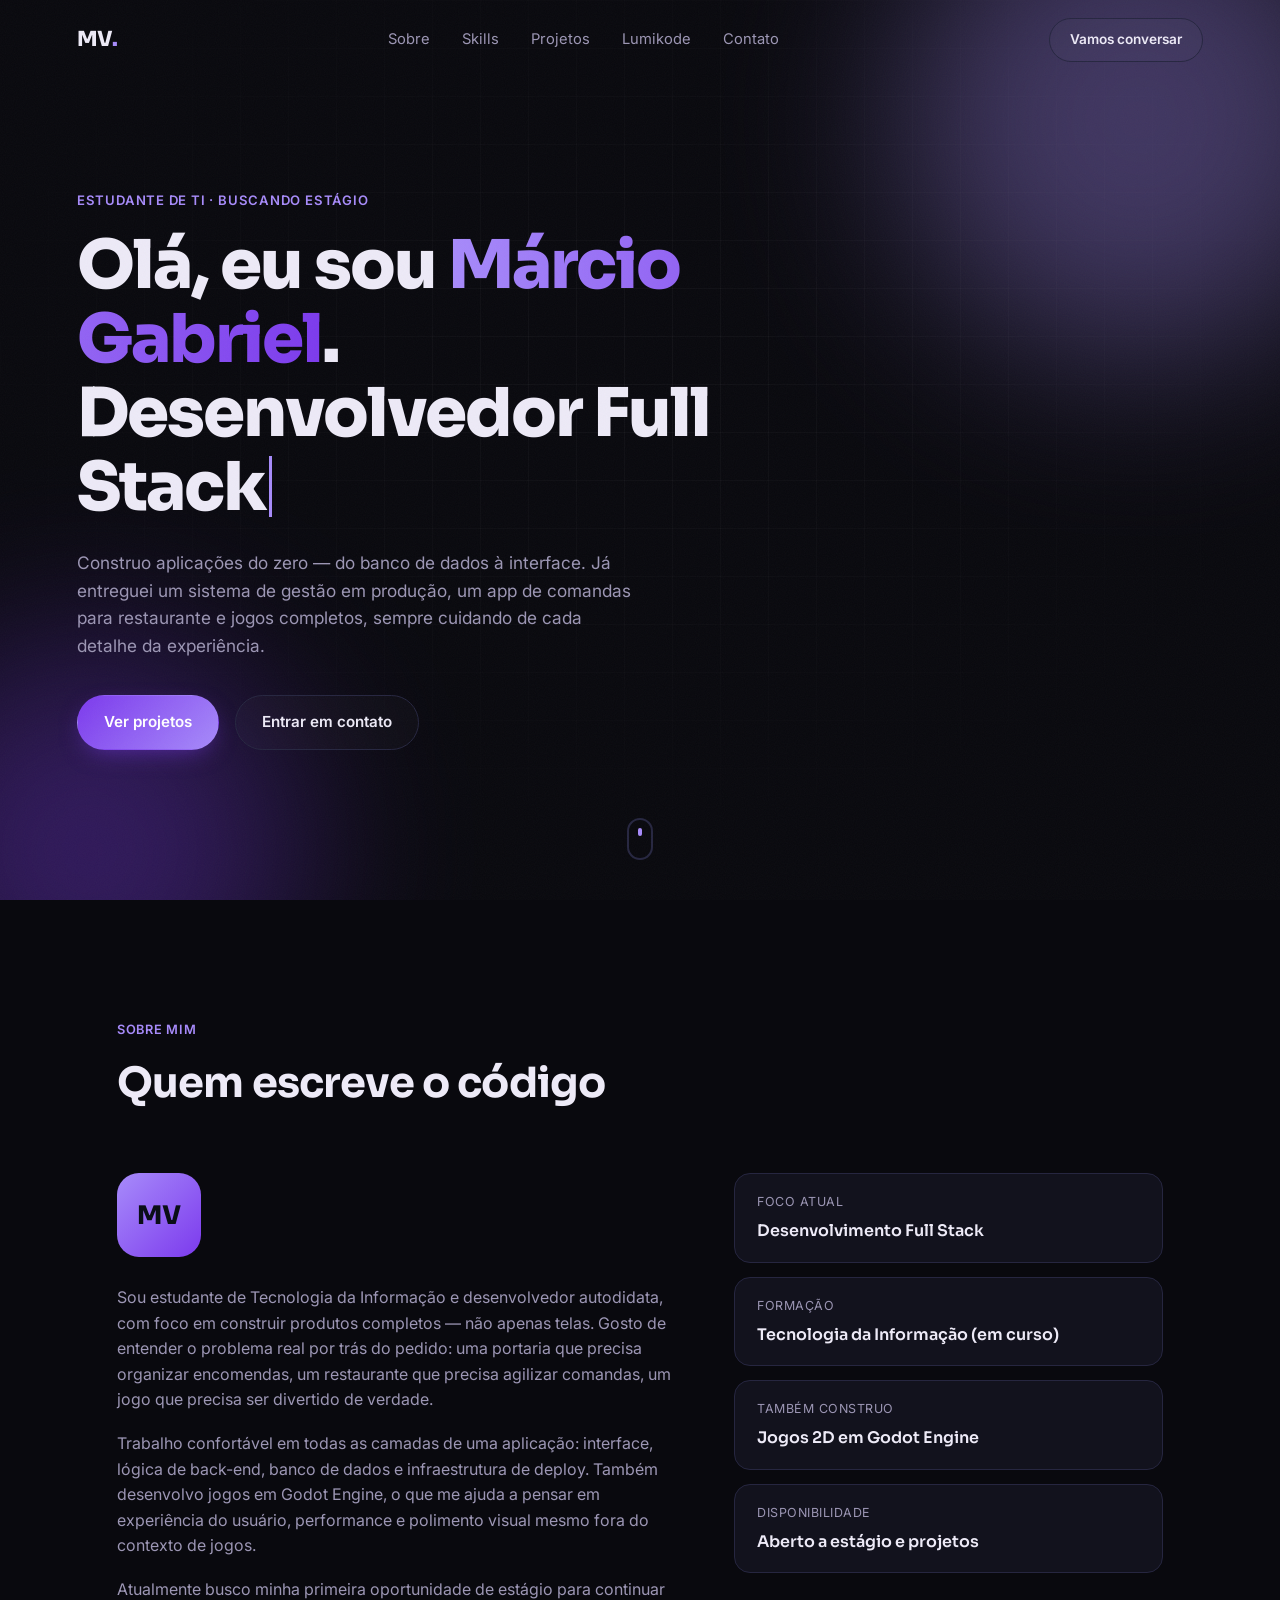
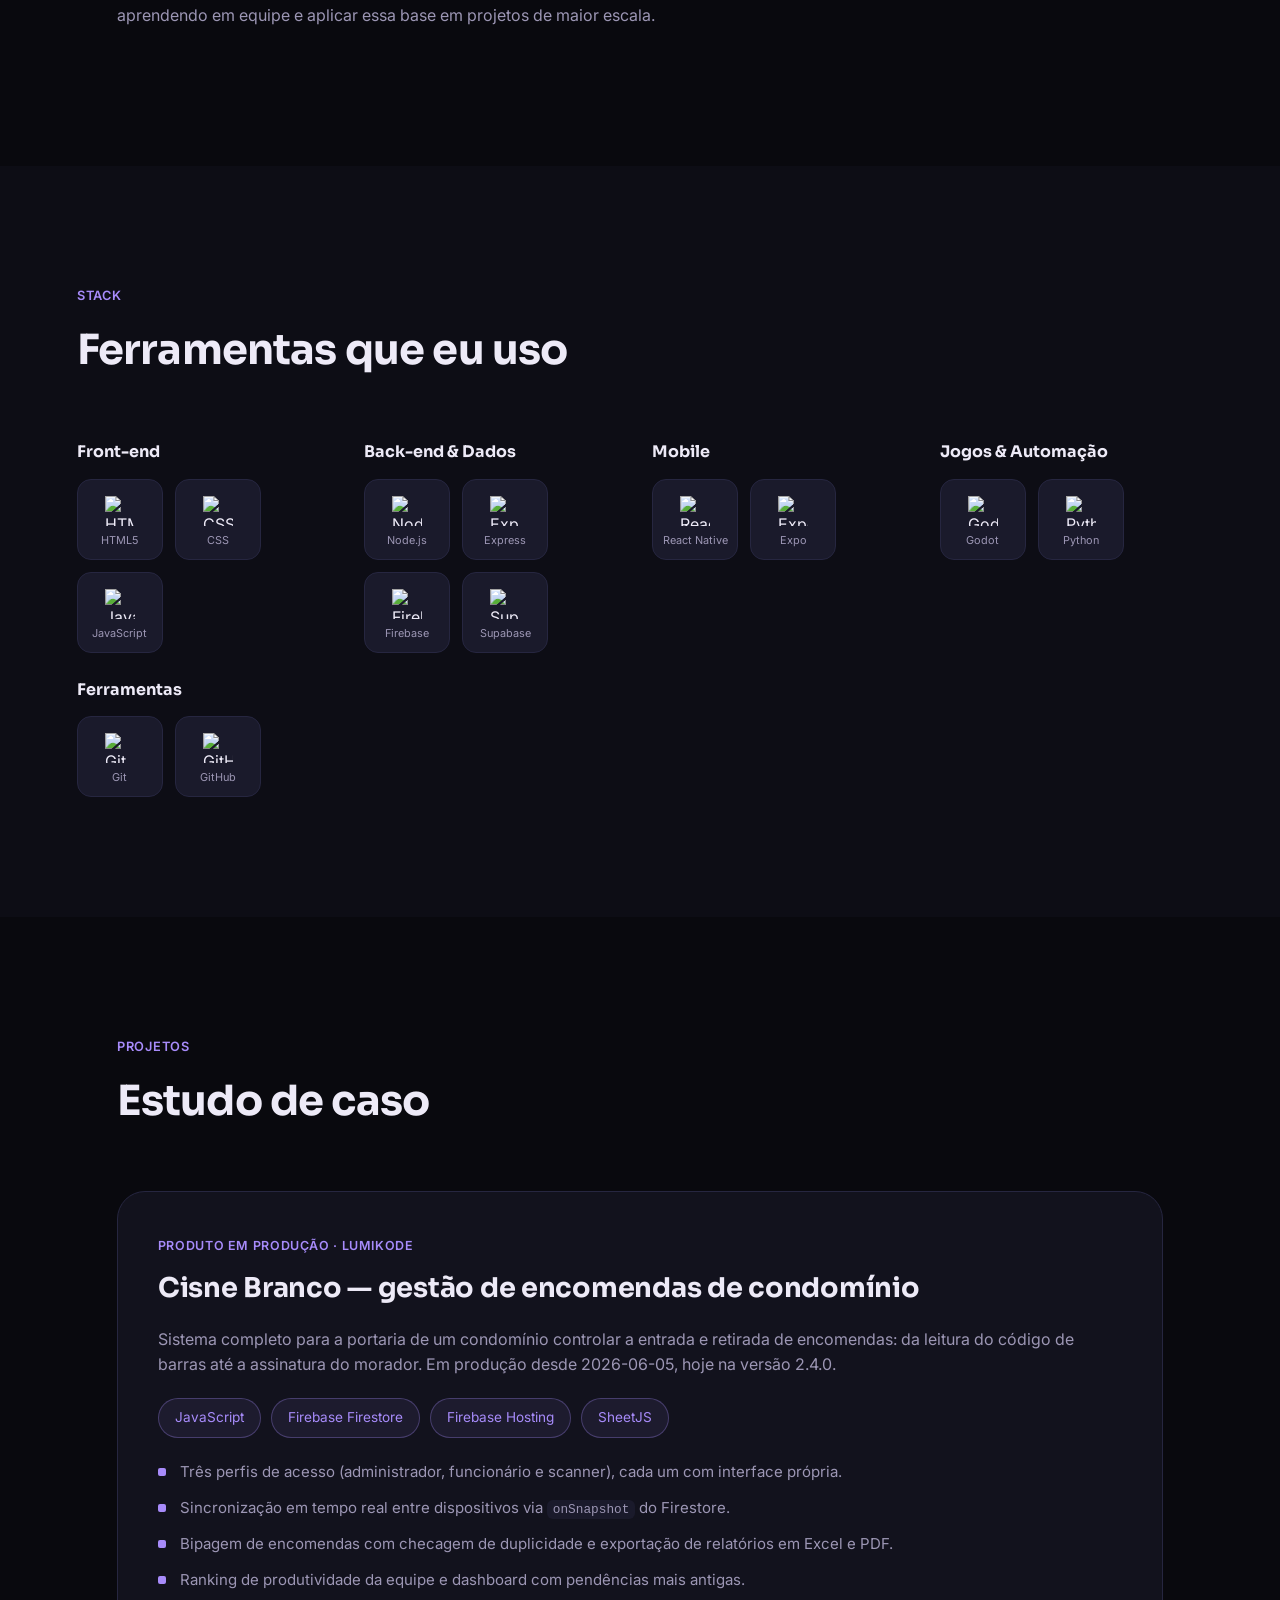
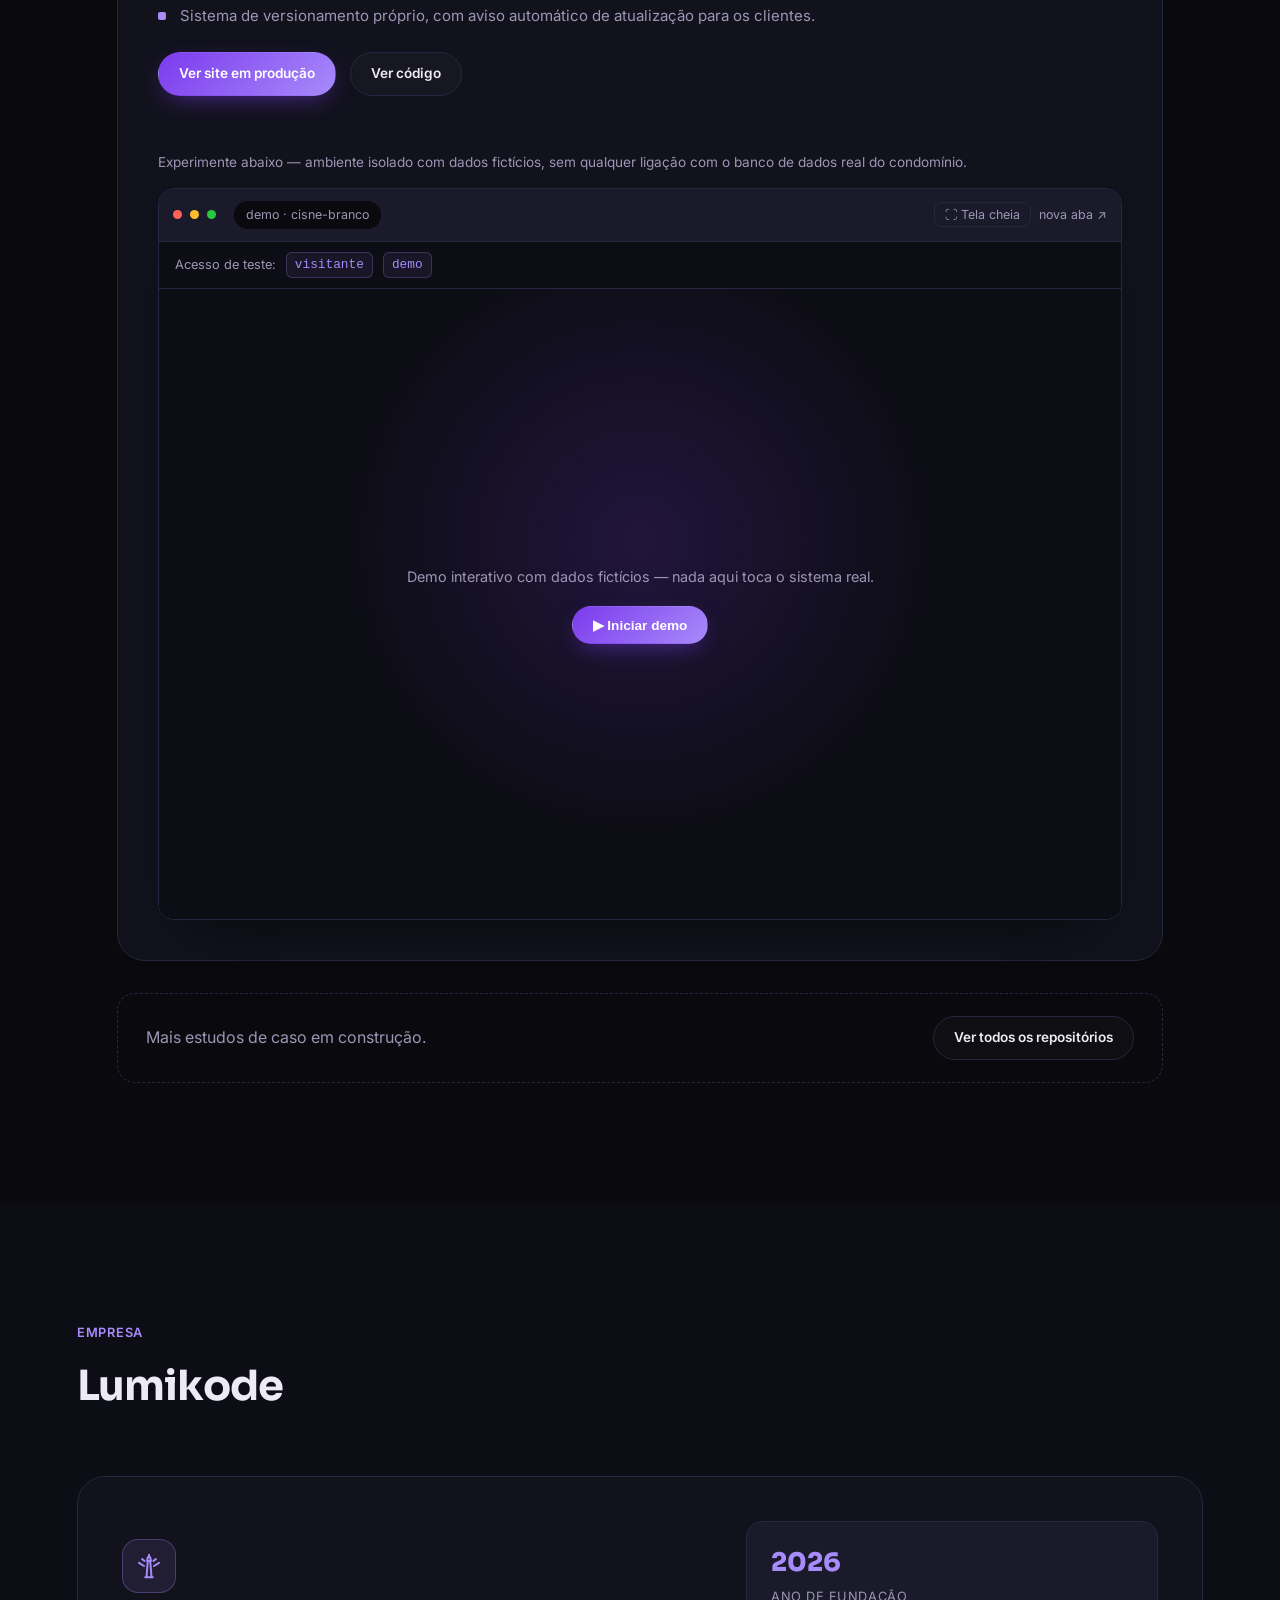
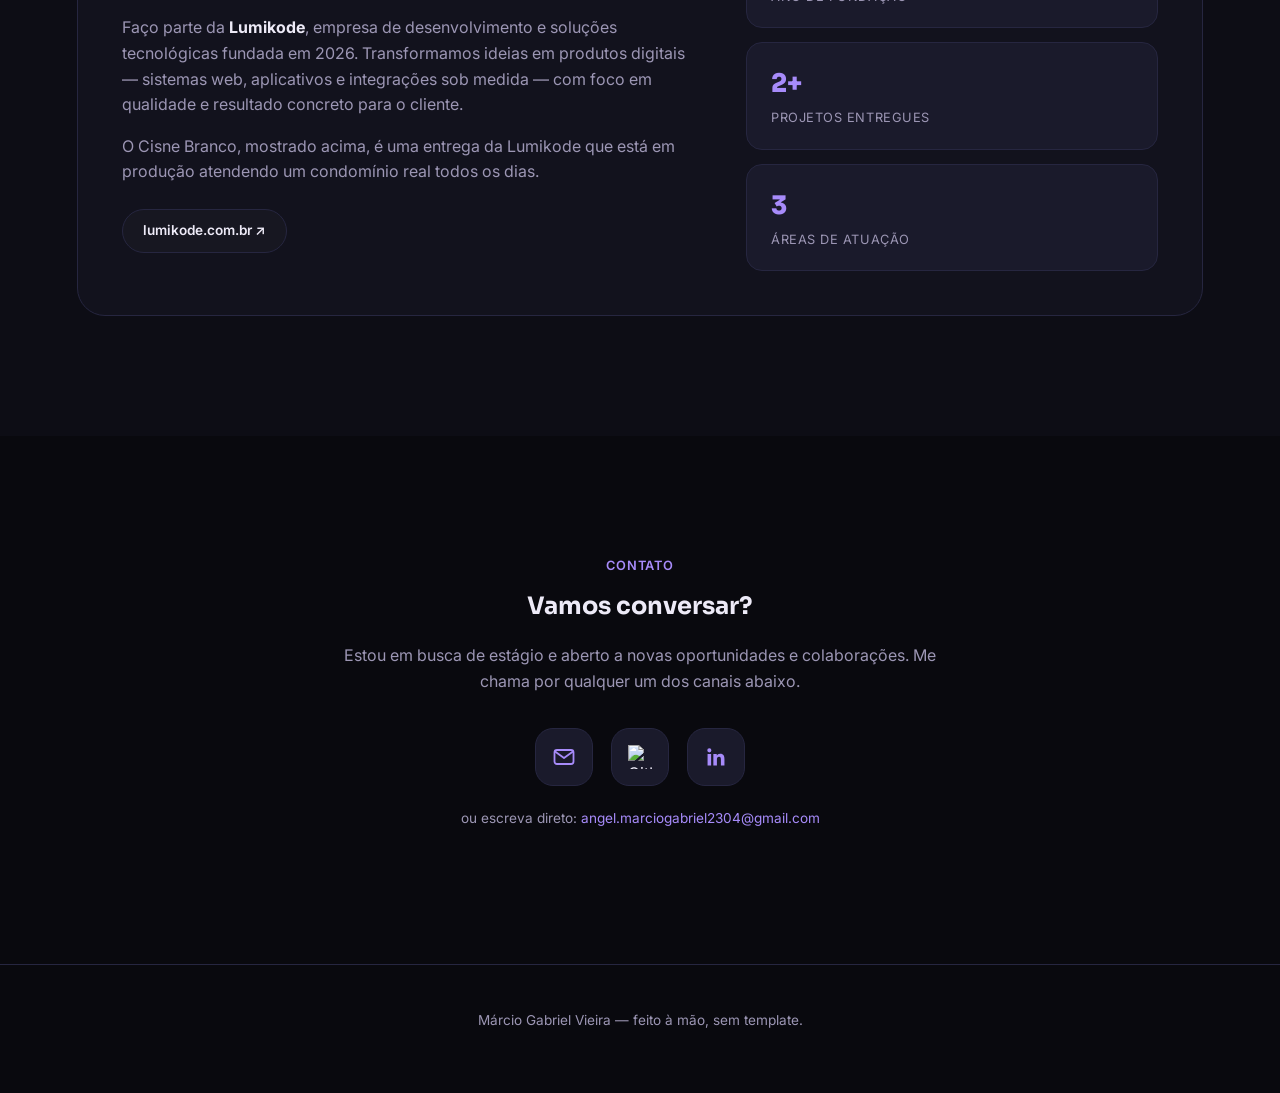
==== index.html @ 30de094b "Portfólio pessoal: hero animado, skills com ícones, demo interativo do Cisne Branco, seção Lumikode" ====
<!DOCTYPE html>
<html lang="pt-BR">
<head>
<meta charset="UTF-8">
<meta name="viewport" content="width=device-width, initial-scale=1.0">
<title>Márcio Gabriel Vieira — Desenvolvedor Full Stack</title>
<meta name="description" content="Portfólio de Márcio Gabriel Vieira, estudante de TI e desenvolvedor full stack — apps web, mobile e jogos.">
<link rel="icon" href="data:image/svg+xml,%3Csvg xmlns='http://www.w3.org/2000/svg' viewBox='0 0 64 64'%3E%3Crect width='64' height='64' rx='14' fill='%237c3aed'/%3E%3Ctext x='32' y='43' font-family='Arial,sans-serif' font-size='26' font-weight='bold' fill='white' text-anchor='middle'%3EMV%3C/text%3E%3C/svg%3E">
<meta name="theme-color" content="#09090e">
<meta property="og:type" content="website">
<meta property="og:title" content="Márcio Gabriel Vieira — Desenvolvedor Full Stack">
<meta property="og:description" content="Apps web, mobile e jogos — com demo interativo de um sistema em produção. Estudante de Ciência da Computação buscando estágio.">
<meta property="og:url" content="https://kadilaque.github.io/">
<meta property="og:image" content="https://kadilaque.github.io/assets/og-cover.png">
<meta property="og:locale" content="pt_BR">
<meta name="twitter:card" content="summary_large_image">
<link rel="preconnect" href="https://fonts.googleapis.com">
<link rel="preconnect" href="https://fonts.gstatic.com" crossorigin>
<link href="https://fonts.googleapis.com/css2?family=Sora:wght@400;600;700;800&family=Inter:wght@400;500;600&display=swap" rel="stylesheet">
<link rel="stylesheet" href="css/style.css">
</head>
<body>

<div class="noise-overlay"></div>

<header class="nav" id="nav">
  <a href="#top" class="nav-logo">MV<span>.</span></a>
  <nav class="nav-links">
    <a href="#sobre">Sobre</a>
    <a href="#skills">Skills</a>
    <a href="#projetos">Projetos</a>
    <a href="#lumikode">Lumikode</a>
    <a href="#contato">Contato</a>
  </nav>
  <a href="#contato" class="btn btn-small btn-outline nav-cta">Vamos conversar</a>
</header>

<main>

  <section class="hero" id="top">
    <div class="hero-blob blob-1"></div>
    <div class="hero-blob blob-2"></div>
    <div class="hero-grid"></div>

    <div class="hero-content reveal">
      <p class="hero-kicker">Estudante de TI · Buscando estágio</p>
      <h1 class="hero-title">
        Olá, eu sou <span class="text-gradient">Márcio Gabriel</span>.
        <span class="typed-line">
          <span class="typed-ghost" aria-hidden="true">Desenvolvedor Full Stack</span>
          <span class="typed-live">Desenvolvedor <span class="typed" id="typed"></span></span>
        </span>
      </h1>
      <p class="hero-subtitle">
        Construo aplicações do zero — do banco de dados à interface. Já entreguei um
        sistema de gestão em produção, um app de comandas para restaurante e jogos
        completos, sempre cuidando de cada detalhe da experiência.
      </p>
      <div class="hero-actions">
        <a href="#projetos" class="btn btn-primary">Ver projetos</a>
        <a href="#contato" class="btn btn-outline">Entrar em contato</a>
      </div>
    </div>

    <a href="#sobre" class="scroll-cue" aria-label="Rolar para baixo">
      <span></span>
    </a>
  </section>

  <section class="section" id="sobre">
    <div class="section-head reveal">
      <p class="section-kicker">Sobre mim</p>
      <h2>Quem escreve o código</h2>
    </div>

    <div class="about-grid">
      <div class="about-text reveal">
        <div class="avatar">MV</div>
        <p>
          Sou estudante de Tecnologia da Informação e desenvolvedor autodidata, com
          foco em construir produtos completos — não apenas telas. Gosto de entender
          o problema real por trás do pedido: uma portaria que precisa organizar
          encomendas, um restaurante que precisa agilizar comandas, um jogo que
          precisa ser divertido de verdade.
        </p>
        <p>
          Trabalho confortável em todas as camadas de uma aplicação: interface,
          lógica de back-end, banco de dados e infraestrutura de deploy. Também
          desenvolvo jogos em Godot Engine, o que me ajuda a pensar em experiência
          do usuário, performance e polimento visual mesmo fora do contexto de jogos.
        </p>
        <p>
          Atualmente busco minha primeira oportunidade de estágio para continuar
          aprendendo em equipe e aplicar essa base em projetos de maior escala.
        </p>
      </div>

      <div class="about-facts reveal">
        <div class="fact-card glow">
          <span class="fact-label">Foco atual</span>
          <span class="fact-value">Desenvolvimento Full Stack</span>
        </div>
        <div class="fact-card glow">
          <span class="fact-label">Formação</span>
          <span class="fact-value">Tecnologia da Informação (em curso)</span>
        </div>
        <div class="fact-card glow">
          <span class="fact-label">Também construo</span>
          <span class="fact-value">Jogos 2D em Godot Engine</span>
        </div>
        <div class="fact-card glow">
          <span class="fact-label">Disponibilidade</span>
          <span class="fact-value">Aberto a estágio e projetos</span>
        </div>
      </div>
    </div>
  </section>

  <section class="section section-alt" id="skills">
    <div class="section-head reveal">
      <p class="section-kicker">Stack</p>
      <h2>Ferramentas que eu uso</h2>
    </div>

    <div class="skills-grid">
      <div class="skill-group reveal">
        <h3>Front-end</h3>
        <div class="icon-row">
          <div class="tech glow" title="HTML5"><img src="https://cdn.simpleicons.org/html5/a78bfa" alt="HTML5"><span>HTML5</span></div>
          <div class="tech glow" title="CSS"><img src="https://cdn.simpleicons.org/css/a78bfa" alt="CSS"><span>CSS</span></div>
          <div class="tech glow" title="JavaScript"><img src="https://cdn.simpleicons.org/javascript/a78bfa" alt="JavaScript"><span>JavaScript</span></div>
        </div>
      </div>
      <div class="skill-group reveal">
        <h3>Back-end &amp; Dados</h3>
        <div class="icon-row">
          <div class="tech glow" title="Node.js"><img src="https://cdn.simpleicons.org/nodedotjs/a78bfa" alt="Node.js"><span>Node.js</span></div>
          <div class="tech glow" title="Express"><img src="https://cdn.simpleicons.org/express/a78bfa" alt="Express"><span>Express</span></div>
          <div class="tech glow" title="Firebase / Firestore"><img src="https://cdn.simpleicons.org/firebase/a78bfa" alt="Firebase"><span>Firebase</span></div>
          <div class="tech glow" title="Supabase"><img src="https://cdn.simpleicons.org/supabase/a78bfa" alt="Supabase"><span>Supabase</span></div>
        </div>
      </div>
      <div class="skill-group reveal">
        <h3>Mobile</h3>
        <div class="icon-row">
          <div class="tech glow" title="React Native"><img src="https://cdn.simpleicons.org/react/a78bfa" alt="React Native"><span>React Native</span></div>
          <div class="tech glow" title="Expo"><img src="https://cdn.simpleicons.org/expo/a78bfa" alt="Expo"><span>Expo</span></div>
        </div>
      </div>
      <div class="skill-group reveal">
        <h3>Jogos &amp; Automação</h3>
        <div class="icon-row">
          <div class="tech glow" title="Godot Engine"><img src="https://cdn.simpleicons.org/godotengine/a78bfa" alt="Godot Engine"><span>Godot</span></div>
          <div class="tech glow" title="Python"><img src="https://cdn.simpleicons.org/python/a78bfa" alt="Python"><span>Python</span></div>
        </div>
      </div>
      <div class="skill-group reveal">
        <h3>Ferramentas</h3>
        <div class="icon-row">
          <div class="tech glow" title="Git"><img src="https://cdn.simpleicons.org/git/a78bfa" alt="Git"><span>Git</span></div>
          <div class="tech glow" title="GitHub"><img src="https://cdn.simpleicons.org/github/a78bfa" alt="GitHub"><span>GitHub</span></div>
        </div>
      </div>
    </div>
  </section>

  <section class="section" id="projetos">
    <div class="section-head reveal">
      <p class="section-kicker">Projetos</p>
      <h2>Estudo de caso</h2>
    </div>

    <article class="case-study case-study--stacked reveal glow">
      <div class="case-content">
        <span class="case-tag">Produto em produção · Lumikode</span>
        <h3>Cisne Branco — gestão de encomendas de condomínio</h3>
        <p class="case-summary">
          Sistema completo para a portaria de um condomínio controlar a entrada e
          retirada de encomendas: da leitura do código de barras até a assinatura
          do morador. Em produção desde 2026-06-05, hoje na versão 2.4.0.
        </p>

        <div class="chip-row">
          <span class="chip chip-alt">JavaScript</span>
          <span class="chip chip-alt">Firebase Firestore</span>
          <span class="chip chip-alt">Firebase Hosting</span>
          <span class="chip chip-alt">SheetJS</span>
        </div>

        <ul class="case-features">
          <li>Três perfis de acesso (administrador, funcionário e scanner), cada um com interface própria.</li>
          <li>Sincronização em tempo real entre dispositivos via <code>onSnapshot</code> do Firestore.</li>
          <li>Bipagem de encomendas com checagem de duplicidade e exportação de relatórios em Excel e PDF.</li>
          <li>Ranking de produtividade da equipe e dashboard com pendências mais antigas.</li>
          <li>Sistema de versionamento próprio, com aviso automático de atualização para os clientes.</li>
        </ul>

        <div class="case-actions">
          <a href="https://cisne-branco.web.app" target="_blank" rel="noopener" class="btn btn-primary btn-small">Ver site em produção</a>
          <a href="https://github.com/Kadilaque/projeto-cisne" target="_blank" rel="noopener" class="btn btn-outline btn-small">Ver código</a>
        </div>
      </div>

      <div class="case-visual">
        <p class="demo-label">Experimente abaixo — ambiente isolado com dados fictícios, sem qualquer ligação com o banco de dados real do condomínio.</p>
        <div class="browser-mock">
          <div class="browser-bar">
            <span class="browser-dot"></span>
            <span class="browser-dot"></span>
            <span class="browser-dot"></span>
            <span class="browser-url">demo · cisne-branco</span>
            <button type="button" id="demo-fullscreen" class="browser-fullscreen" title="Expandir para tela cheia">⛶ Tela cheia</button>
            <a href="cisne-demo/index.html" target="_blank" rel="noopener" class="browser-newtab">nova aba ↗</a>
          </div>
          <div class="demo-creds">
            <span>Acesso de teste:</span>
            <code>visitante</code>
            <code>demo</code>
          </div>
          <div class="demo-stage">
            <div class="demo-start" id="demo-start">
              <p>Demo interativo com dados fictícios — nada aqui toca o sistema real.</p>
              <button type="button" class="btn btn-primary btn-small" id="demo-load">▶ Iniciar demo</button>
            </div>
            <iframe
              class="demo-frame"
              id="demo-iframe"
              title="Demo Cisne Branco"
              data-src="cisne-demo/index.html"
              sandbox="allow-scripts allow-same-origin allow-forms allow-popups allow-modals"
              referrerpolicy="no-referrer"
            ></iframe>
          </div>
        </div>
      </div>
    </article>

    <div class="more-projects reveal">
      <p>Mais estudos de caso em construção.</p>
      <a href="https://github.com/Kadilaque" target="_blank" rel="noopener" class="btn btn-outline btn-small">Ver todos os repositórios</a>
    </div>
  </section>

  <section class="section section-alt" id="lumikode">
    <div class="section-head reveal">
      <p class="section-kicker">Empresa</p>
      <h2>Lumikode</h2>
    </div>

    <div class="lumi-card reveal glow">
      <div class="lumi-text">
        <div class="lumi-mark" aria-hidden="true">
          <svg viewBox="0 0 24 24" fill="none" stroke="currentColor" stroke-width="1.6" stroke-linecap="round" stroke-linejoin="round">
            <path d="M9 21h6M10 21l1-13h2l1 13"/>
            <path d="M10.5 8h3l-.5-3h-2z"/>
            <path d="M12 3v2"/>
            <path d="m6.5 6.5 2 1.5M17.5 6.5l-2 1.5"/>
            <path d="M4 9.5 8 12M20 9.5 16 12"/>
          </svg>
        </div>
        <p>
          Faço parte da <strong>Lumikode</strong>, empresa de desenvolvimento e soluções
          tecnológicas fundada em 2026. Transformamos ideias em produtos digitais —
          sistemas web, aplicativos e integrações sob medida — com foco em qualidade
          e resultado concreto para o cliente.
        </p>
        <p>
          O Cisne Branco, mostrado acima, é uma entrega da Lumikode que está em
          produção atendendo um condomínio real todos os dias.
        </p>
        <a href="https://lumikode.com.br" target="_blank" rel="noopener" class="btn btn-outline btn-small">lumikode.com.br ↗</a>
      </div>
      <div class="lumi-stats">
        <div class="lumi-stat">
          <span class="lumi-stat-num">2026</span>
          <span class="lumi-stat-label">Ano de fundação</span>
        </div>
        <div class="lumi-stat">
          <span class="lumi-stat-num">2+</span>
          <span class="lumi-stat-label">Projetos entregues</span>
        </div>
        <div class="lumi-stat">
          <span class="lumi-stat-num">3</span>
          <span class="lumi-stat-label">Áreas de atuação</span>
        </div>
      </div>
    </div>
  </section>

  <section class="section contact-section" id="contato">
    <div class="contact-inner reveal">
      <p class="section-kicker">Contato</p>
      <h2>Vamos conversar?</h2>
      <p class="contact-text">
        Estou em busca de estágio e aberto a novas oportunidades e colaborações.
        Me chama por qualquer um dos canais abaixo.
      </p>
      <div class="contact-actions">
        <a href="mailto:angel.marciogabriel2304@gmail.com" class="icon-btn" title="E-mail" aria-label="Enviar e-mail">
          <svg viewBox="0 0 24 24" fill="none" stroke="#a78bfa" stroke-width="1.8" stroke-linecap="round" stroke-linejoin="round">
            <rect x="2.5" y="5" width="19" height="14" rx="2.5"/>
            <path d="m3 6.5 9 6.5 9-6.5"/>
          </svg>
        </a>
        <a href="https://github.com/Kadilaque" target="_blank" rel="noopener" class="icon-btn" title="GitHub" aria-label="Perfil no GitHub">
          <img src="https://cdn.simpleicons.org/github/a78bfa" alt="GitHub">
        </a>
        <a href="https://www.linkedin.com/in/márcio-gabriel-xavier-vieira-2462922b0" target="_blank" rel="noopener" class="icon-btn" title="LinkedIn" aria-label="Perfil no LinkedIn">
          <svg viewBox="0 0 24 24" fill="#a78bfa">
            <path d="M20.45 20.45h-3.55v-5.57c0-1.33-.03-3.04-1.85-3.04-1.86 0-2.14 1.45-2.14 2.94v5.67H9.35V9h3.41v1.56h.05c.48-.9 1.64-1.85 3.37-1.85 3.6 0 4.27 2.37 4.27 5.46v6.28zM5.34 7.43a2.06 2.06 0 1 1 0-4.12 2.06 2.06 0 0 1 0 4.12zM7.12 20.45H3.56V9h3.56v11.45z"/>
          </svg>
        </a>
      </div>
      <p class="contact-email">ou escreva direto: <a href="mailto:angel.marciogabriel2304@gmail.com">angel.marciogabriel2304@gmail.com</a></p>
    </div>
  </section>

</main>

<footer class="footer">
  <p>Márcio Gabriel Vieira — feito à mão, sem template.</p>
</footer>

<script src="js/script.js"></script>
</body>
</html>
---- css/style.css ----
:root {
  --bg: #09090e;
  --bg-alt: #0d0d15;
  --surface: #12121d;
  --surface-2: #1a1a2b;
  --border: #262640;
  --text: #edeaf7;
  --text-dim: #9c96b4;
  --accent: #a78bfa;
  --accent-2: #7c3aed;
  --font-head: "Sora", "Inter", sans-serif;
  --font-body: "Inter", sans-serif;
}

::selection { background: rgba(167, 139, 250, 0.35); }

* { box-sizing: border-box; }

html { scroll-behavior: smooth; }

body {
  margin: 0;
  background: var(--bg);
  color: var(--text);
  font-family: var(--font-body);
  line-height: 1.6;
  overflow-x: hidden;
}

.noise-overlay {
  position: fixed;
  inset: 0;
  pointer-events: none;
  z-index: 999;
  opacity: 0.035;
  background-image: url("data:image/svg+xml,%3Csvg xmlns='http://www.w3.org/2000/svg' width='120' height='120'%3E%3Cfilter id='n'%3E%3CfeTurbulence type='fractalNoise' baseFrequency='0.9' numOctaves='2' stitchTiles='stitch'/%3E%3C/filter%3E%3Crect width='100%25' height='100%25' filter='url(%23n)'/%3E%3C/svg%3E");
}

h1, h2, h3 { font-family: var(--font-head); margin: 0; }

a { color: inherit; text-decoration: none; }

.text-gradient {
  background: linear-gradient(90deg, var(--accent), var(--accent-2));
  -webkit-background-clip: text;
  background-clip: text;
  color: transparent;
}

/* ---------- Nav ---------- */

.nav {
  position: fixed;
  top: 0;
  left: 0;
  right: 0;
  z-index: 100;
  display: flex;
  align-items: center;
  justify-content: space-between;
  padding: 18px 6vw;
  transition: background 0.3s ease, border-color 0.3s ease, backdrop-filter 0.3s ease;
  border-bottom: 1px solid transparent;
}

.nav.scrolled {
  background: rgba(10, 14, 23, 0.75);
  backdrop-filter: blur(12px);
  border-bottom: 1px solid var(--border);
}

.nav-logo {
  font-family: var(--font-head);
  font-weight: 800;
  font-size: 1.3rem;
  letter-spacing: -0.02em;
}

.nav-logo span { color: var(--accent); }

.nav-links {
  display: flex;
  gap: 32px;
}

.nav-links a {
  font-size: 0.92rem;
  color: var(--text-dim);
  transition: color 0.2s ease;
  position: relative;
}

.nav-links a:hover { color: var(--text); }

.nav-cta { display: inline-flex; }

@media (max-width: 720px) {
  .nav-links { display: none; }
}

/* ---------- Buttons ---------- */

.btn {
  display: inline-flex;
  align-items: center;
  justify-content: center;
  gap: 8px;
  padding: 14px 26px;
  border-radius: 999px;
  font-weight: 600;
  font-size: 0.95rem;
  cursor: pointer;
  transition: transform 0.2s ease, box-shadow 0.2s ease, background 0.2s ease, border-color 0.2s ease;
  border: 1px solid transparent;
  white-space: nowrap;
}

.btn-small { padding: 10px 20px; font-size: 0.85rem; }

.btn-primary {
  background: linear-gradient(135deg, var(--accent-2), var(--accent));
  color: #fff;
  box-shadow: 0 8px 24px -8px rgba(124, 58, 237, 0.6);
}

.btn-primary:hover { transform: translateY(-2px); box-shadow: 0 12px 28px -8px rgba(124, 58, 237, 0.75); }

.btn-outline {
  border-color: var(--border);
  color: var(--text);
  background: rgba(255, 255, 255, 0.02);
}

.btn-outline:hover {
  border-color: var(--accent);
  transform: translateY(-2px);
}

/* ---------- Hero ---------- */

.hero {
  position: relative;
  min-height: 100vh;
  display: flex;
  align-items: center;
  padding: 130px 6vw 90px;
  overflow: hidden;
}

/* Reserva o espaço da frase mais longa pra página não "pular" enquanto digita */
.typed-line { position: relative; display: block; }
.typed-ghost { visibility: hidden; }
.typed-live { position: absolute; top: 0; left: 0; right: 0; }

.hero-blob {
  position: absolute;
  border-radius: 50%;
  filter: blur(90px);
  opacity: 0.35;
  z-index: 0;
  animation: float 14s ease-in-out infinite;
}

.blob-1 {
  width: 480px;
  height: 480px;
  background: var(--accent);
  top: -120px;
  right: -100px;
}

.blob-2 {
  width: 420px;
  height: 420px;
  background: var(--accent-2);
  bottom: -160px;
  left: -120px;
  animation-delay: -7s;
}

@keyframes float {
  0%, 100% { transform: translate(0, 0) scale(1); }
  50% { transform: translate(30px, -40px) scale(1.08); }
}

.hero-grid {
  position: absolute;
  inset: 0;
  background-image:
    linear-gradient(rgba(255,255,255,0.035) 1px, transparent 1px),
    linear-gradient(90deg, rgba(255,255,255,0.035) 1px, transparent 1px);
  background-size: 48px 48px;
  mask-image: radial-gradient(ellipse 60% 60% at 50% 40%, black, transparent);
  z-index: 0;
}

.hero-content { position: relative; z-index: 1; max-width: 760px; }

.hero-kicker {
  color: var(--accent);
  font-weight: 600;
  letter-spacing: 0.06em;
  text-transform: uppercase;
  font-size: 0.82rem;
  margin: 0 0 18px;
}

.hero-title {
  font-size: clamp(2.4rem, 6vw, 4.2rem);
  font-weight: 800;
  letter-spacing: -0.03em;
  line-height: 1.1;
}

.typed::after {
  content: "";
  display: inline-block;
  width: 3px;
  height: 0.9em;
  background: var(--accent);
  margin-left: 4px;
  vertical-align: -0.1em;
  animation: blink 0.9s step-end infinite;
}

@keyframes blink {
  50% { opacity: 0; }
}

.hero-subtitle {
  color: var(--text-dim);
  font-size: 1.08rem;
  max-width: 560px;
  margin: 24px 0 36px;
}

.hero-actions { display: flex; gap: 16px; flex-wrap: wrap; }

.scroll-cue {
  position: absolute;
  bottom: 40px;
  left: 50%;
  transform: translateX(-50%);
  width: 26px;
  height: 42px;
  border: 2px solid var(--border);
  border-radius: 20px;
  z-index: 1;
}

.scroll-cue span {
  position: absolute;
  top: 8px;
  left: 50%;
  width: 4px;
  height: 8px;
  background: var(--accent);
  border-radius: 4px;
  transform: translateX(-50%);
  animation: scrollcue 1.6s ease infinite;
}

@keyframes scrollcue {
  0% { opacity: 1; top: 8px; }
  70% { opacity: 0; top: 20px; }
  100% { opacity: 0; top: 20px; }
}

/* ---------- Sections ---------- */

.section {
  padding: 120px 6vw;
  max-width: 1200px;
  margin: 0 auto;
}

.section-alt { background: var(--bg-alt); max-width: none; }
.section-alt > * { max-width: 1200px; margin-left: auto; margin-right: auto; }

.section-head { margin-bottom: 56px; }

.section-kicker {
  color: var(--accent);
  font-weight: 600;
  letter-spacing: 0.06em;
  text-transform: uppercase;
  font-size: 0.8rem;
  margin: 0 0 10px;
}

.section-head h2 {
  font-size: clamp(1.8rem, 3.4vw, 2.6rem);
  letter-spacing: -0.02em;
}

/* ---------- About ---------- */

.about-grid {
  display: grid;
  grid-template-columns: 1.3fr 1fr;
  gap: 60px;
  align-items: start;
}

.avatar {
  width: 84px;
  height: 84px;
  border-radius: 22px;
  background: linear-gradient(135deg, var(--accent), var(--accent-2));
  display: flex;
  align-items: center;
  justify-content: center;
  font-family: var(--font-head);
  font-weight: 800;
  font-size: 1.6rem;
  color: #0a0e17;
  margin-bottom: 28px;
}

.about-text p { color: var(--text-dim); margin: 0 0 18px; }

.about-facts {
  display: grid;
  gap: 14px;
}

.fact-card {
  background: var(--surface);
  border: 1px solid var(--border);
  border-radius: 16px;
  padding: 18px 22px;
  display: flex;
  flex-direction: column;
  gap: 6px;
}

.fact-label { font-size: 0.78rem; color: var(--text-dim); text-transform: uppercase; letter-spacing: 0.04em; }
.fact-value { font-weight: 600; font-family: var(--font-head); }

@media (max-width: 860px) {
  .about-grid { grid-template-columns: 1fr; }
}

/* ---------- Skills ---------- */

.skills-grid {
  display: grid;
  grid-template-columns: repeat(auto-fit, minmax(220px, 1fr));
  gap: 24px;
}

.skill-group h3 {
  font-size: 1rem;
  margin-bottom: 14px;
  color: var(--text);
}

.chip-row { display: flex; flex-wrap: wrap; gap: 10px; }

.chip {
  background: var(--surface-2);
  border: 1px solid var(--border);
  padding: 8px 16px;
  border-radius: 999px;
  font-size: 0.85rem;
  color: var(--text-dim);
  transition: border-color 0.2s ease, color 0.2s ease, transform 0.2s ease;
}

.chip:hover { border-color: var(--accent); color: var(--text); transform: translateY(-2px); }

.chip-alt {
  background: rgba(167, 139, 250, 0.08);
  border-color: rgba(167, 139, 250, 0.3);
  color: var(--accent);
}

/* ---------- Tech icons ---------- */

.icon-row {
  display: flex;
  flex-wrap: wrap;
  gap: 12px;
}

.tech {
  display: flex;
  flex-direction: column;
  align-items: center;
  justify-content: center;
  gap: 8px;
  width: 86px;
  padding: 16px 6px 12px;
  background: var(--surface-2);
  border: 1px solid var(--border);
  border-radius: 14px;
  transition: border-color 0.2s ease, transform 0.2s ease, box-shadow 0.2s ease;
}

.tech img {
  width: 30px;
  height: 30px;
  display: block;
}

.tech span {
  font-size: 0.68rem;
  color: var(--text-dim);
  text-align: center;
  line-height: 1.2;
}

.tech:hover {
  border-color: var(--accent);
  transform: translateY(-3px);
  box-shadow: 0 12px 24px -12px rgba(124, 58, 237, 0.5);
}

/* ---------- Case study ---------- */

.case-study {
  display: grid;
  grid-template-columns: 1.05fr 1fr;
  gap: 56px;
  align-items: center;
  background: var(--surface);
  border: 1px solid var(--border);
  border-radius: 28px;
  padding: 40px;
}

.case-study--stacked {
  grid-template-columns: 1fr;
}

.demo-label {
  color: var(--text-dim);
  font-size: 0.85rem;
  margin: 0 0 14px;
}

.browser-mock {
  border-radius: 16px;
  overflow: hidden;
  border: 1px solid var(--border);
  background: var(--bg-alt);
  box-shadow: 0 30px 60px -30px rgba(0,0,0,0.6);
}

.browser-bar {
  display: flex;
  align-items: center;
  gap: 8px;
  padding: 12px 14px;
  background: var(--surface-2);
  border-bottom: 1px solid var(--border);
}

.browser-dot { width: 9px; height: 9px; border-radius: 50%; background: var(--border); }
.browser-dot:nth-child(1) { background: #ff6259; }
.browser-dot:nth-child(2) { background: #ffbd2e; }
.browser-dot:nth-child(3) { background: #28c840; }

.browser-url {
  margin-left: 10px;
  font-size: 0.78rem;
  color: var(--text-dim);
  background: var(--bg);
  padding: 4px 12px;
  border-radius: 999px;
}

.browser-newtab {
  font-size: 0.78rem;
  color: var(--text-dim);
  white-space: nowrap;
}

.browser-newtab:hover { color: var(--accent); }

.demo-creds {
  display: flex;
  align-items: center;
  gap: 10px;
  flex-wrap: wrap;
  padding: 10px 16px;
  background: var(--bg-alt);
  border-bottom: 1px solid var(--border);
  font-size: 0.8rem;
  color: var(--text-dim);
}

.demo-creds code {
  font-family: ui-monospace, monospace;
  color: var(--accent);
  background: rgba(167, 139, 250, 0.08);
  border: 1px solid rgba(167, 139, 250, 0.25);
  padding: 2px 8px;
  border-radius: 6px;
}

.browser-fullscreen {
  margin-left: auto;
  display: inline-flex;
  align-items: center;
  gap: 6px;
  font-size: 0.78rem;
  color: var(--text-dim);
  background: none;
  border: 1px solid var(--border);
  border-radius: 8px;
  padding: 4px 10px;
  cursor: pointer;
  font-family: var(--font-body);
  white-space: nowrap;
  transition: color 0.2s ease, border-color 0.2s ease;
}

.browser-fullscreen:hover { color: var(--accent); border-color: var(--accent); }

.demo-stage { position: relative; }

.demo-start {
  position: absolute;
  inset: 0;
  z-index: 2;
  display: flex;
  flex-direction: column;
  align-items: center;
  justify-content: center;
  gap: 18px;
  background:
    radial-gradient(420px circle at 50% 40%, rgba(124, 58, 237, 0.18), transparent 70%),
    var(--bg-alt);
}

.demo-start p {
  color: var(--text-dim);
  font-size: 0.9rem;
  margin: 0;
  padding: 0 20px;
  text-align: center;
}

.demo-start.hidden { display: none; }

.demo-frame {
  display: block;
  width: 100%;
  height: 70vh;
  border: 0;
  background: var(--bg-alt);
}

.demo-frame[src] { background: #fff; }

@media (max-width: 720px) {
  .demo-frame { height: 60vh; }
}

.case-tag {
  color: var(--accent);
  font-size: 0.78rem;
  font-weight: 600;
  text-transform: uppercase;
  letter-spacing: 0.05em;
}

.case-content h3 {
  font-size: 1.7rem;
  margin: 10px 0 16px;
  letter-spacing: -0.01em;
}

.case-summary { color: var(--text-dim); margin: 0 0 20px; }

.case-features {
  margin: 22px 0;
  padding: 0;
  list-style: none;
  display: flex;
  flex-direction: column;
  gap: 12px;
}

.case-features li {
  position: relative;
  padding-left: 22px;
  color: var(--text-dim);
  font-size: 0.94rem;
}

.case-features li::before {
  content: "";
  position: absolute;
  left: 0;
  top: 8px;
  width: 8px;
  height: 8px;
  border-radius: 2px;
  background: var(--accent);
}

.case-features code {
  background: var(--surface-2);
  padding: 2px 6px;
  border-radius: 6px;
  font-size: 0.85em;
}

.case-actions { display: flex; gap: 14px; margin-top: 24px; flex-wrap: wrap; }

@media (max-width: 940px) {
  .case-study { grid-template-columns: 1fr; padding: 26px; }
}

.more-projects {
  margin-top: 32px;
  display: flex;
  align-items: center;
  justify-content: space-between;
  gap: 20px;
  padding: 22px 28px;
  border: 1px dashed var(--border);
  border-radius: 18px;
  color: var(--text-dim);
  flex-wrap: wrap;
}

.more-projects p { margin: 0; }

/* ---------- Lumikode ---------- */

.lumi-card {
  display: grid;
  grid-template-columns: 1.4fr 1fr;
  gap: 48px;
  align-items: center;
  background: var(--surface);
  border: 1px solid var(--border);
  border-radius: 28px;
  padding: 44px;
}

.lumi-mark {
  width: 54px;
  height: 54px;
  border-radius: 16px;
  display: flex;
  align-items: center;
  justify-content: center;
  background: rgba(167, 139, 250, 0.1);
  border: 1px solid rgba(167, 139, 250, 0.3);
  color: var(--accent);
  margin-bottom: 22px;
}

.lumi-mark svg { width: 30px; height: 30px; }

.lumi-text p { color: var(--text-dim); margin: 0 0 16px; }
.lumi-text strong { color: var(--text); }
.lumi-text .btn { margin-top: 8px; }

.lumi-stats {
  display: grid;
  gap: 14px;
}

.lumi-stat {
  background: var(--surface-2);
  border: 1px solid var(--border);
  border-radius: 16px;
  padding: 20px 24px;
  display: flex;
  flex-direction: column;
  gap: 4px;
}

.lumi-stat-num {
  font-family: var(--font-head);
  font-weight: 800;
  font-size: 1.6rem;
  color: var(--accent);
}

.lumi-stat-label {
  font-size: 0.8rem;
  color: var(--text-dim);
  text-transform: uppercase;
  letter-spacing: 0.04em;
}

@media (max-width: 860px) {
  .lumi-card { grid-template-columns: 1fr; padding: 28px; }
}

/* ---------- Contact ---------- */

.contact-section { text-align: center; }

.contact-inner { max-width: 640px; margin: 0 auto; }

.contact-text { color: var(--text-dim); margin: 18px 0 34px; }

.contact-actions { display: flex; gap: 18px; justify-content: center; flex-wrap: wrap; align-items: center; }

.icon-btn {
  display: inline-flex;
  align-items: center;
  justify-content: center;
  width: 58px;
  height: 58px;
  border-radius: 18px;
  background: var(--surface-2);
  border: 1px solid var(--border);
  transition: border-color 0.2s ease, transform 0.2s ease, box-shadow 0.2s ease;
}

.icon-btn img, .icon-btn svg {
  width: 24px;
  height: 24px;
  display: block;
}

.icon-btn:hover {
  border-color: var(--accent);
  transform: translateY(-3px);
  box-shadow: 0 14px 28px -14px rgba(124, 58, 237, 0.6);
}

.contact-email {
  margin-top: 22px;
  font-size: 0.85rem;
  color: var(--text-dim);
}

.contact-email a { color: var(--accent); }
.contact-email a:hover { text-decoration: underline; }

/* ---------- Footer ---------- */

.footer {
  padding: 32px 6vw 48px;
  text-align: center;
  color: var(--text-dim);
  font-size: 0.85rem;
  border-top: 1px solid var(--border);
}

/* ---------- Spotlight (mouse-follow glow) ---------- */

.glow { position: relative; }

.glow::after {
  content: "";
  position: absolute;
  inset: 0;
  border-radius: inherit;
  background: radial-gradient(
    300px circle at var(--mx, 50%) var(--my, 50%),
    rgba(167, 139, 250, 0.13),
    transparent 65%
  );
  opacity: 0;
  transition: opacity 0.35s ease;
  pointer-events: none;
}

.glow:hover::after { opacity: 1; }

/* ---------- Reveal animation ---------- */

.reveal {
  opacity: 0;
  transform: translateY(28px);
  transition: opacity 0.7s cubic-bezier(0.16, 1, 0.3, 1), transform 0.7s cubic-bezier(0.16, 1, 0.3, 1);
}

.reveal.in-view { opacity: 1; transform: translateY(0); }

.skill-group.reveal:nth-child(1) { transition-delay: 0.05s; }
.skill-group.reveal:nth-child(2) { transition-delay: 0.12s; }
.skill-group.reveal:nth-child(3) { transition-delay: 0.19s; }
.skill-group.reveal:nth-child(4) { transition-delay: 0.26s; }
.skill-group.reveal:nth-child(5) { transition-delay: 0.33s; }

@media (prefers-reduced-motion: reduce) {
  html { scroll-behavior: auto; }
  .reveal, .hero-blob, .scroll-cue span, .typed::after {
    animation: none !important;
    transition: none !important;
    opacity: 1 !important;
    transform: none !important;
  }
}
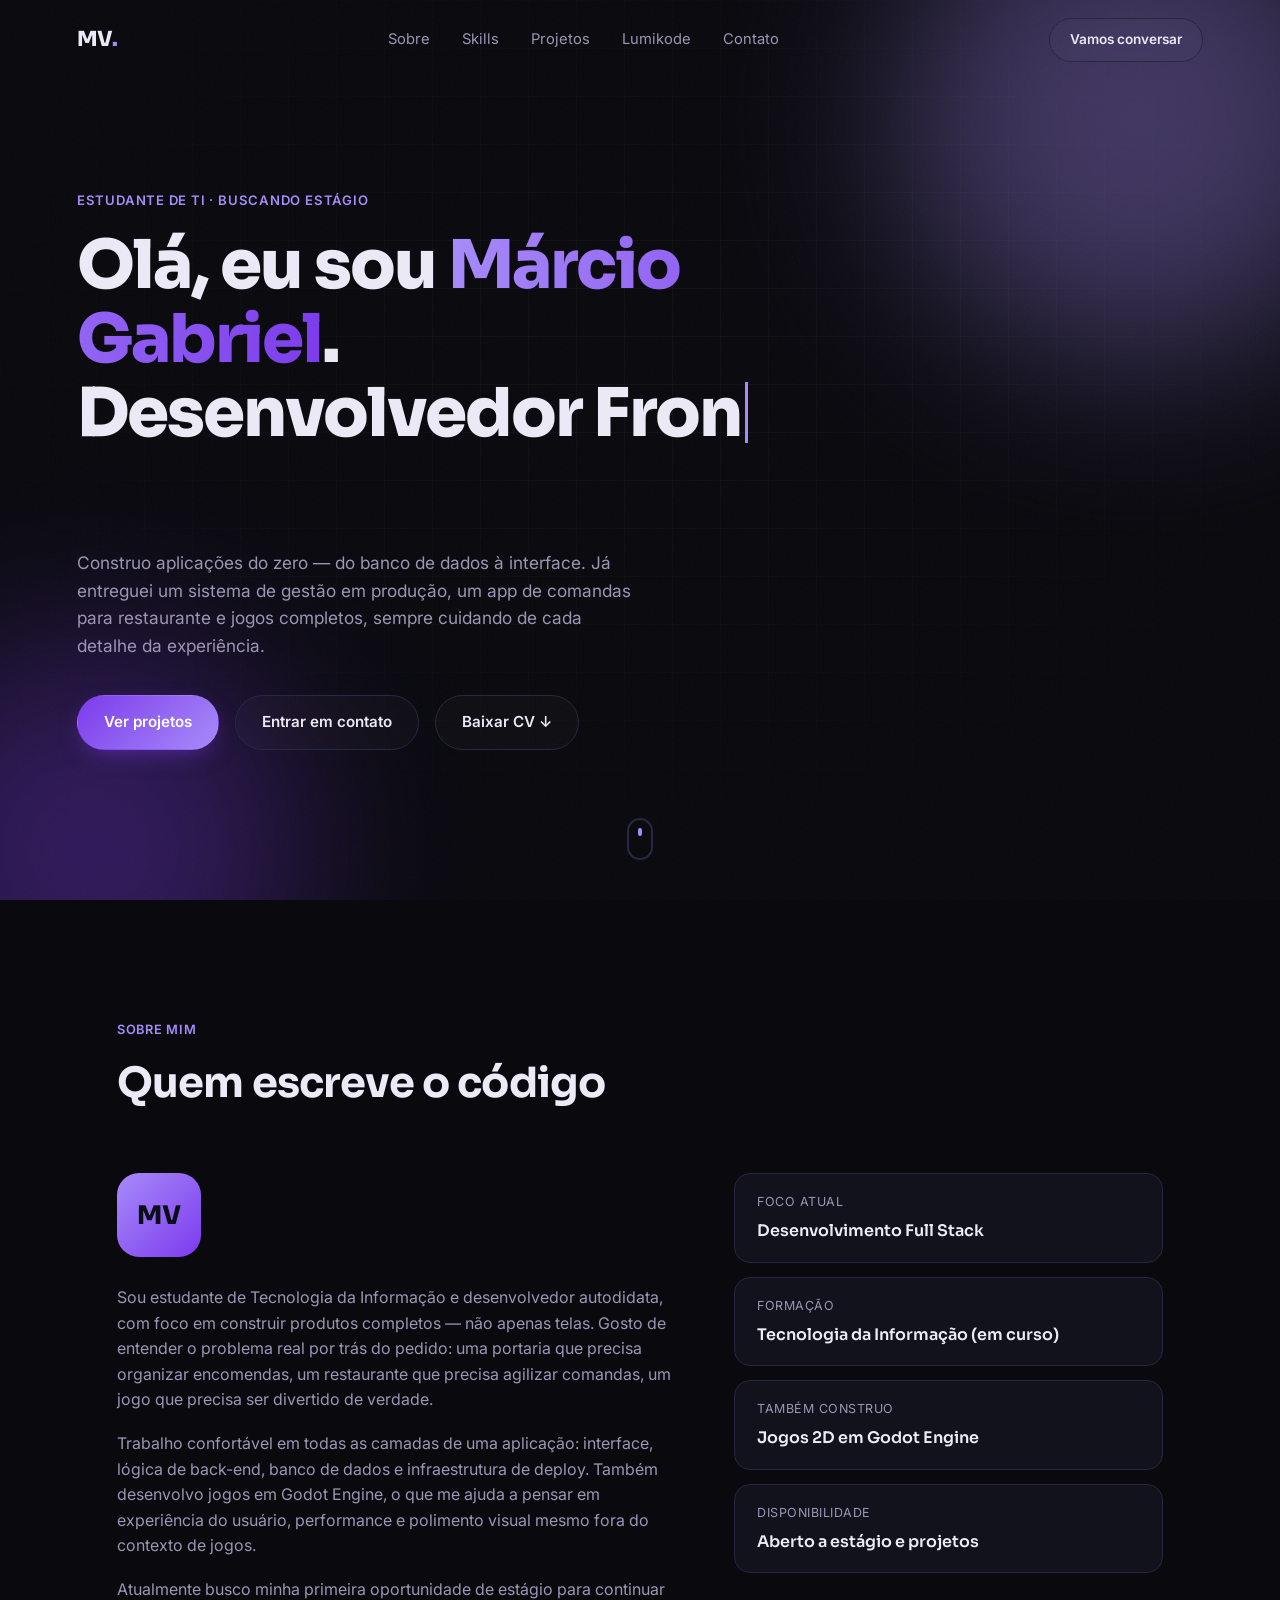
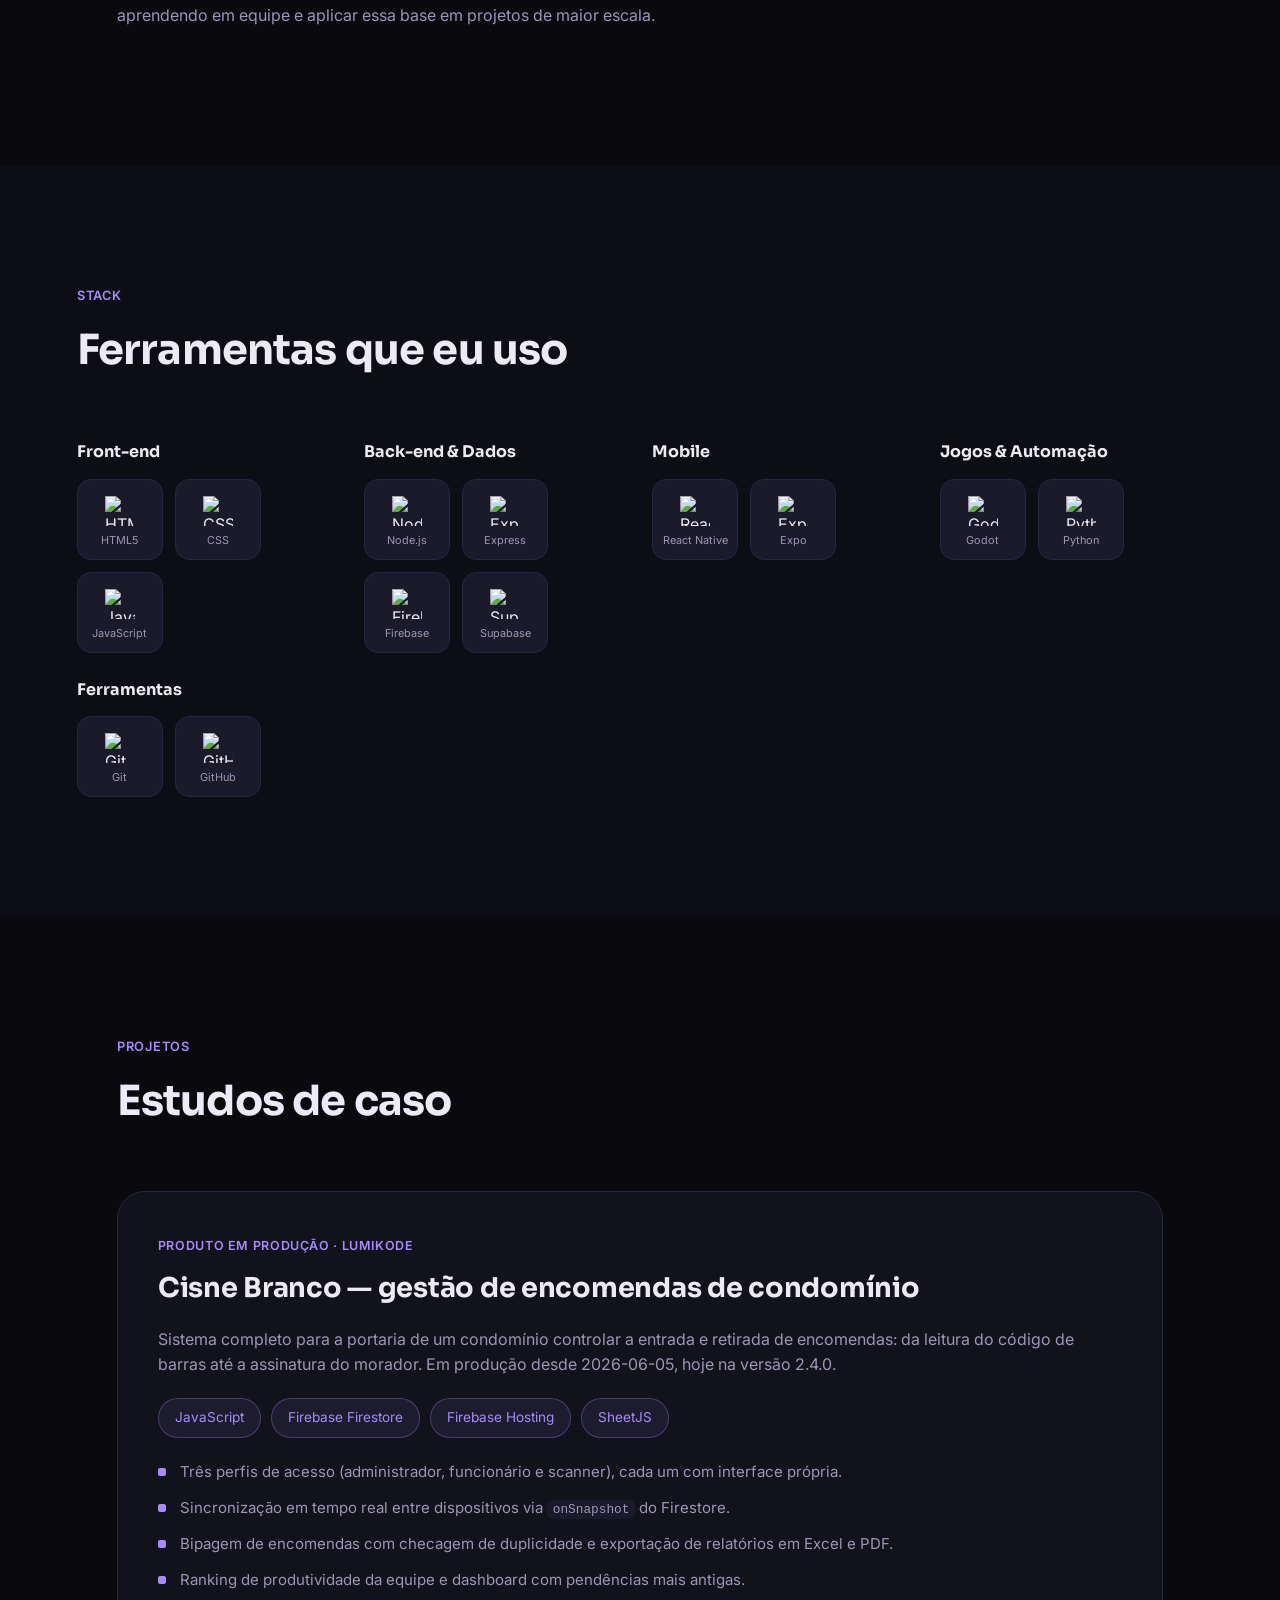
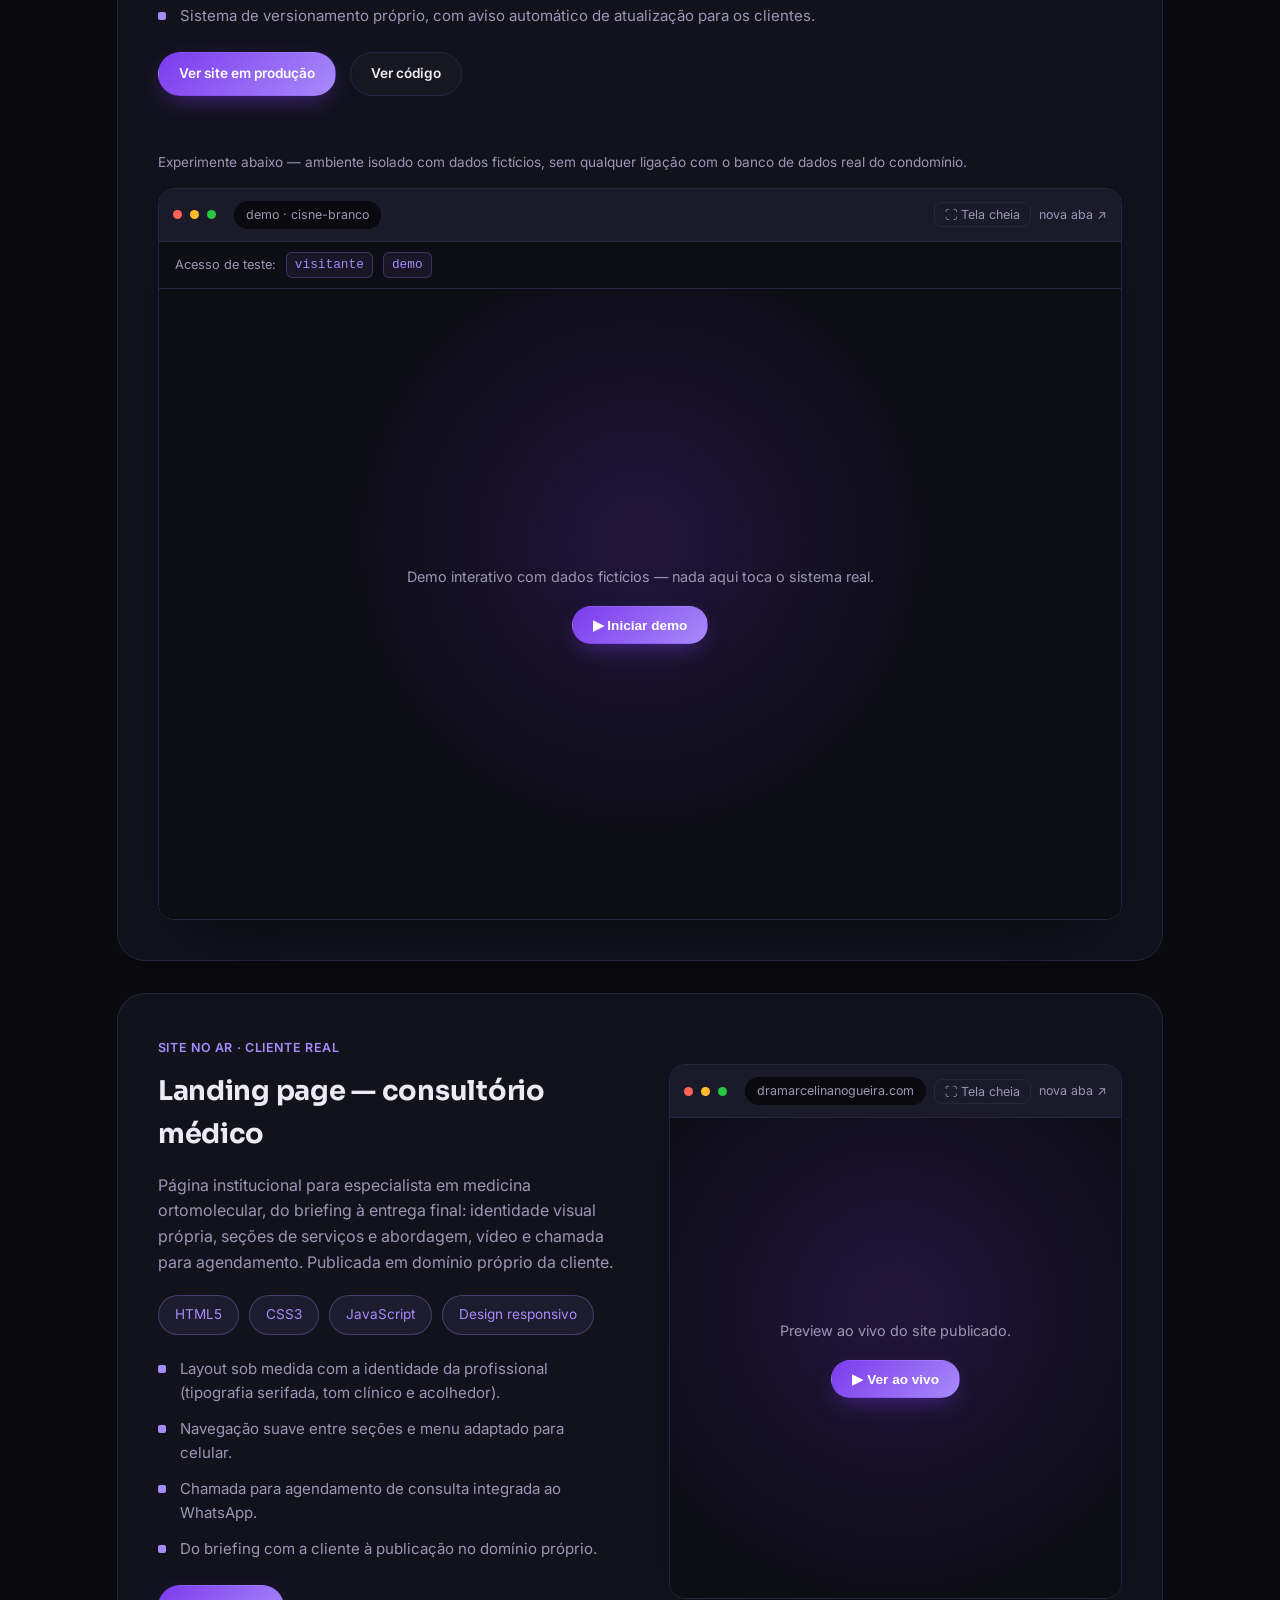
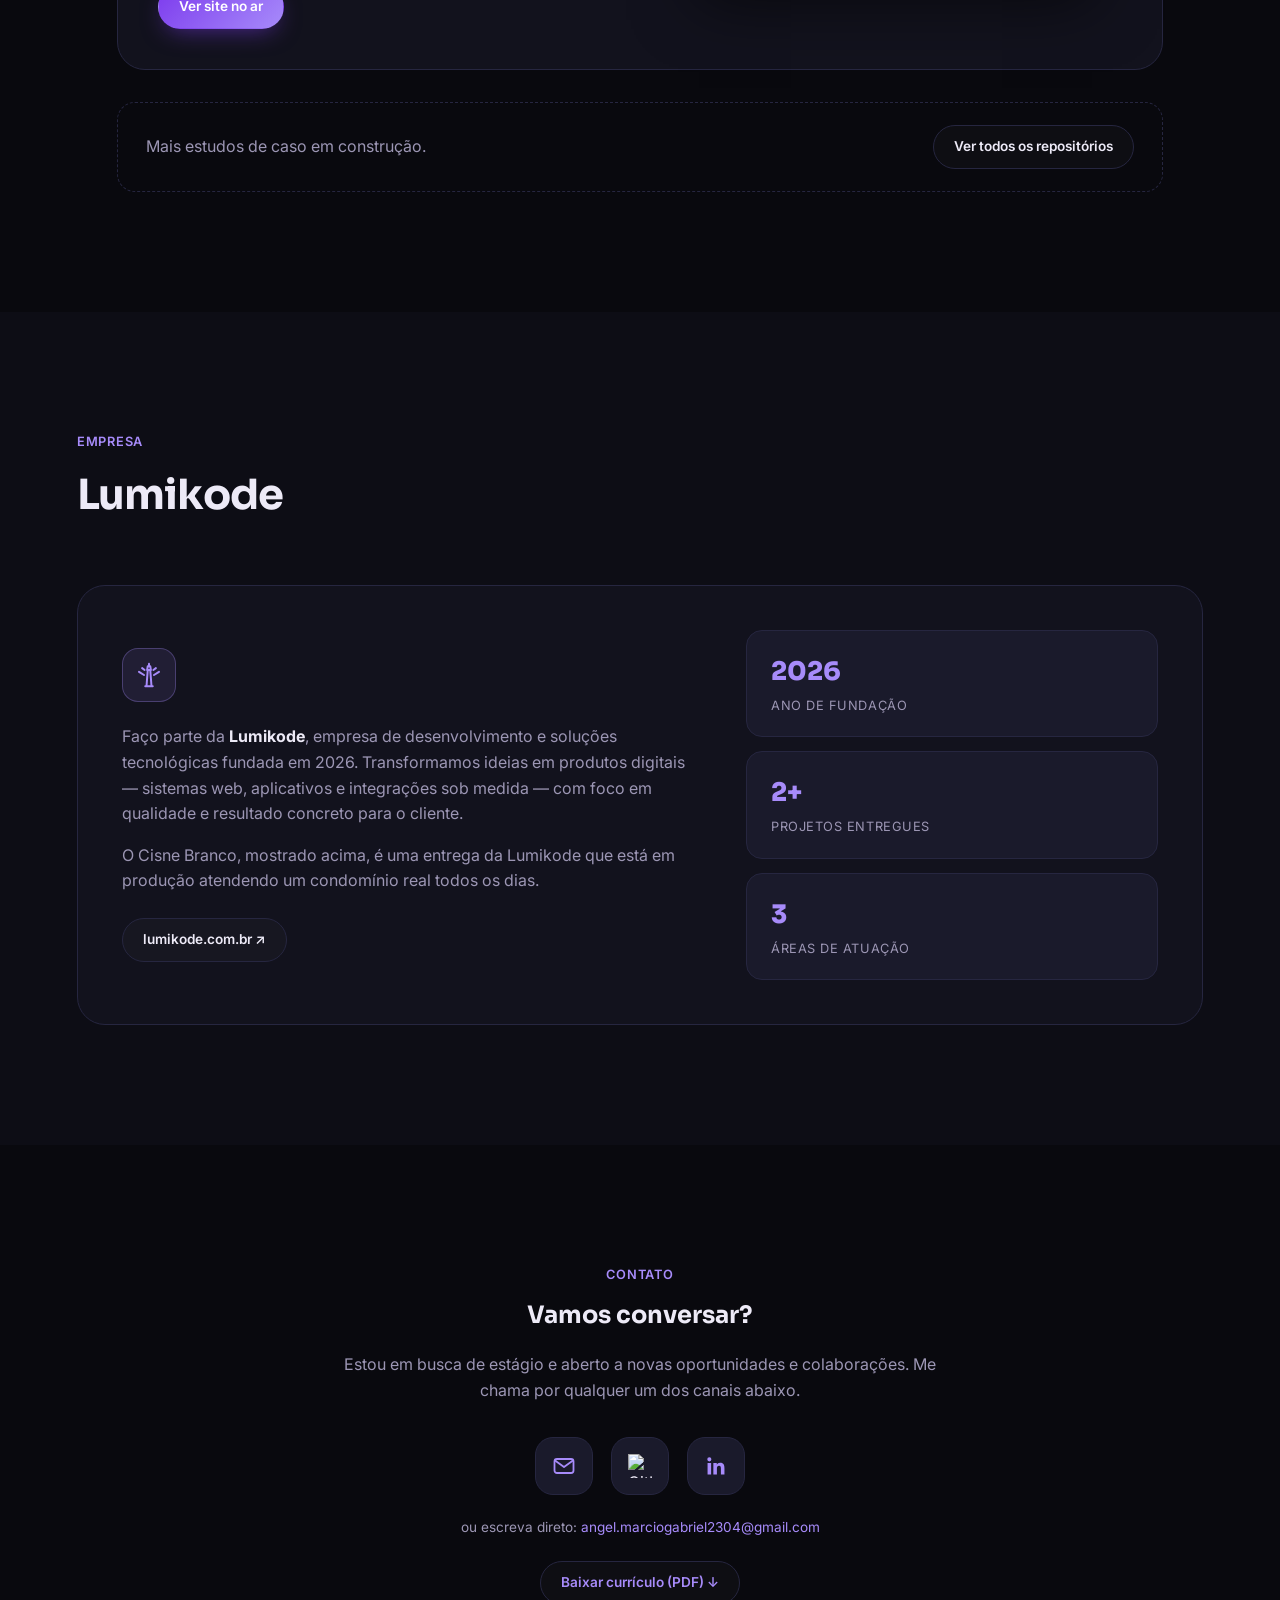
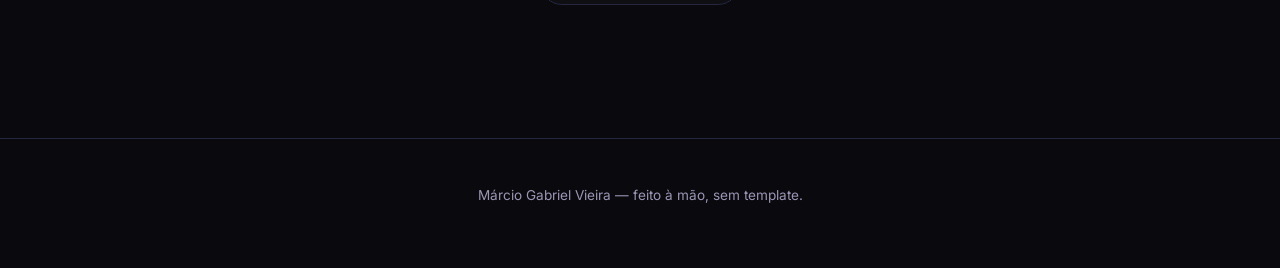
==== commit f5269496: "Adiciona case da landing page médica com preview ao vivo e botão de download do currículo" ====
--- a/index.html
+++ b/index.html
@@ -17,7 +17,7 @@
 <link rel="preconnect" href="https://fonts.googleapis.com">
 <link rel="preconnect" href="https://fonts.gstatic.com" crossorigin>
 <link href="https://fonts.googleapis.com/css2?family=Sora:wght@400;600;700;800&family=Inter:wght@400;500;600&display=swap" rel="stylesheet">
-<link rel="stylesheet" href="css/style.css">
+<link rel="stylesheet" href="css/style.css?v=2">
 </head>
 <body>
 
@@ -59,6 +59,7 @@
       <div class="hero-actions">
         <a href="#projetos" class="btn btn-primary">Ver projetos</a>
         <a href="#contato" class="btn btn-outline">Entrar em contato</a>
+        <a href="assets/curriculo-marcio-gabriel-xavier-vieira.pdf" download class="btn btn-outline">Baixar CV ↓</a>
       </div>
     </div>
 
@@ -167,7 +168,7 @@
   <section class="section" id="projetos">
     <div class="section-head reveal">
       <p class="section-kicker">Projetos</p>
-      <h2>Estudo de caso</h2>
+      <h2>Estudos de caso</h2>
     </div>
 
     <article class="case-study case-study--stacked reveal glow">
@@ -220,7 +221,7 @@
           <div class="demo-stage">
             <div class="demo-start" id="demo-start">
               <p>Demo interativo com dados fictícios — nada aqui toca o sistema real.</p>
-              <button type="button" class="btn btn-primary btn-small" id="demo-load">▶ Iniciar demo</button>
+              <button type="button" class="btn btn-primary btn-small demo-load-btn">▶ Iniciar demo</button>
             </div>
             <iframe
               class="demo-frame"
@@ -228,6 +229,62 @@
               title="Demo Cisne Branco"
               data-src="cisne-demo/index.html"
               sandbox="allow-scripts allow-same-origin allow-forms allow-popups allow-modals"
+              referrerpolicy="no-referrer"
+            ></iframe>
+          </div>
+        </div>
+      </div>
+    </article>
+
+    <article class="case-study reveal glow">
+      <div class="case-content">
+        <span class="case-tag">Site no ar · Cliente real</span>
+        <h3>Landing page — consultório médico</h3>
+        <p class="case-summary">
+          Página institucional para especialista em medicina ortomolecular, do briefing
+          à entrega final: identidade visual própria, seções de serviços e abordagem,
+          vídeo e chamada para agendamento. Publicada em domínio próprio da cliente.
+        </p>
+
+        <div class="chip-row">
+          <span class="chip chip-alt">HTML5</span>
+          <span class="chip chip-alt">CSS3</span>
+          <span class="chip chip-alt">JavaScript</span>
+          <span class="chip chip-alt">Design responsivo</span>
+        </div>
+
+        <ul class="case-features">
+          <li>Layout sob medida com a identidade da profissional (tipografia serifada, tom clínico e acolhedor).</li>
+          <li>Navegação suave entre seções e menu adaptado para celular.</li>
+          <li>Chamada para agendamento de consulta integrada ao WhatsApp.</li>
+          <li>Do briefing com a cliente à publicação no domínio próprio.</li>
+        </ul>
+
+        <div class="case-actions">
+          <a href="https://dramarcelinanogueira.com" target="_blank" rel="noopener" class="btn btn-primary btn-small">Ver site no ar</a>
+        </div>
+      </div>
+
+      <div class="case-visual">
+        <div class="browser-mock">
+          <div class="browser-bar">
+            <span class="browser-dot"></span>
+            <span class="browser-dot"></span>
+            <span class="browser-dot"></span>
+            <span class="browser-url">dramarcelinanogueira.com</span>
+            <button type="button" class="browser-fullscreen" title="Expandir para tela cheia">⛶ Tela cheia</button>
+            <a href="https://dramarcelinanogueira.com" target="_blank" rel="noopener" class="browser-newtab">nova aba ↗</a>
+          </div>
+          <div class="demo-stage">
+            <div class="demo-start">
+              <p>Preview ao vivo do site publicado.</p>
+              <button type="button" class="btn btn-primary btn-small demo-load-btn">▶ Ver ao vivo</button>
+            </div>
+            <iframe
+              class="demo-frame demo-frame--sm"
+              title="Site Dra. Marcelina Nogueira"
+              data-src="https://dramarcelinanogueira.com"
+              sandbox="allow-scripts allow-same-origin allow-popups"
               referrerpolicy="no-referrer"
             ></iframe>
           </div>
@@ -312,6 +369,7 @@
         </a>
       </div>
       <p class="contact-email">ou escreva direto: <a href="mailto:angel.marciogabriel2304@gmail.com">angel.marciogabriel2304@gmail.com</a></p>
+      <p class="contact-email"><a href="assets/curriculo-marcio-gabriel-xavier-vieira.pdf" download class="btn btn-outline btn-small">Baixar currículo (PDF) ↓</a></p>
     </div>
   </section>
 
@@ -321,6 +379,6 @@
   <p>Márcio Gabriel Vieira — feito à mão, sem template.</p>
 </footer>
 
-<script src="js/script.js"></script>
+<script src="js/script.js?v=2"></script>
 </body>
 </html>
--- a/css/style.css
+++ b/css/style.css
@@ -553,6 +553,10 @@
 }
 
 .demo-frame[src] { background: #fff; }
+
+.demo-frame--sm { height: 480px; }
+
+.case-study + .case-study { margin-top: 32px; }
 
 @media (max-width: 720px) {
   .demo-frame { height: 60vh; }
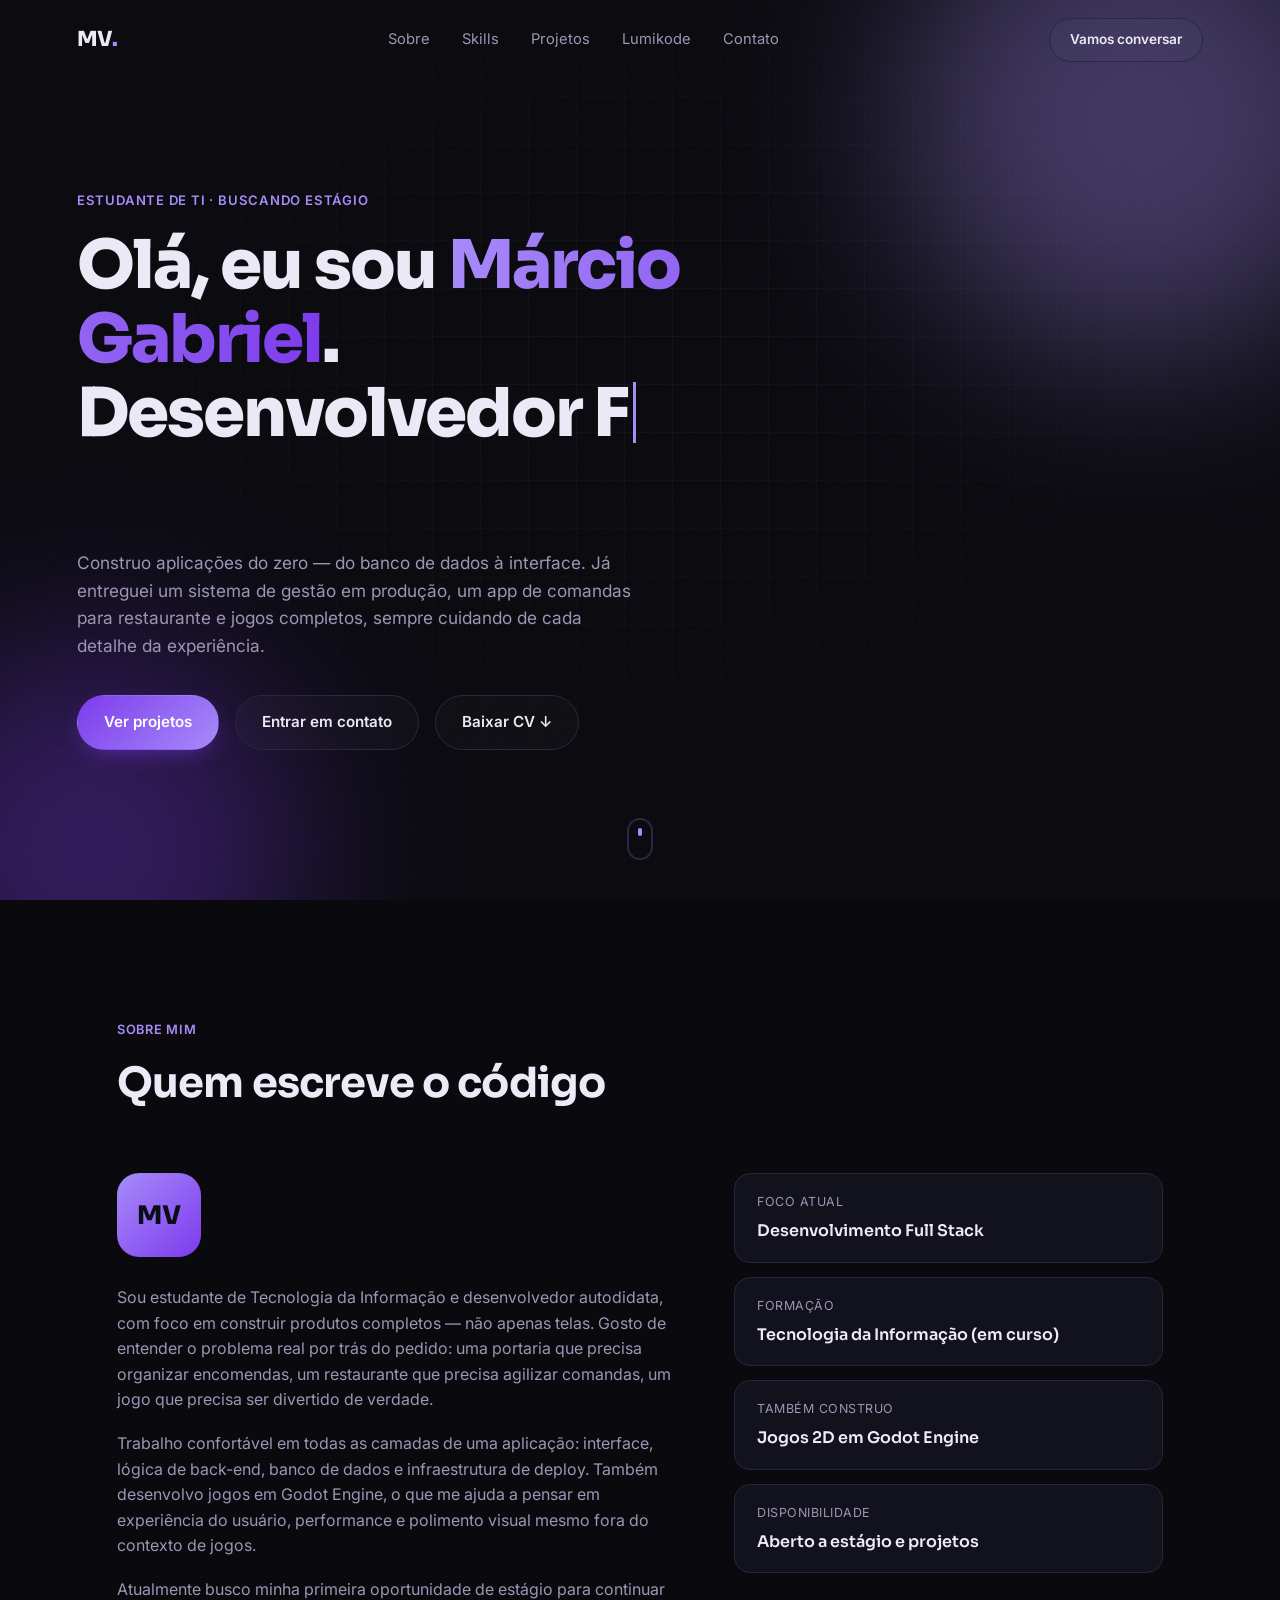
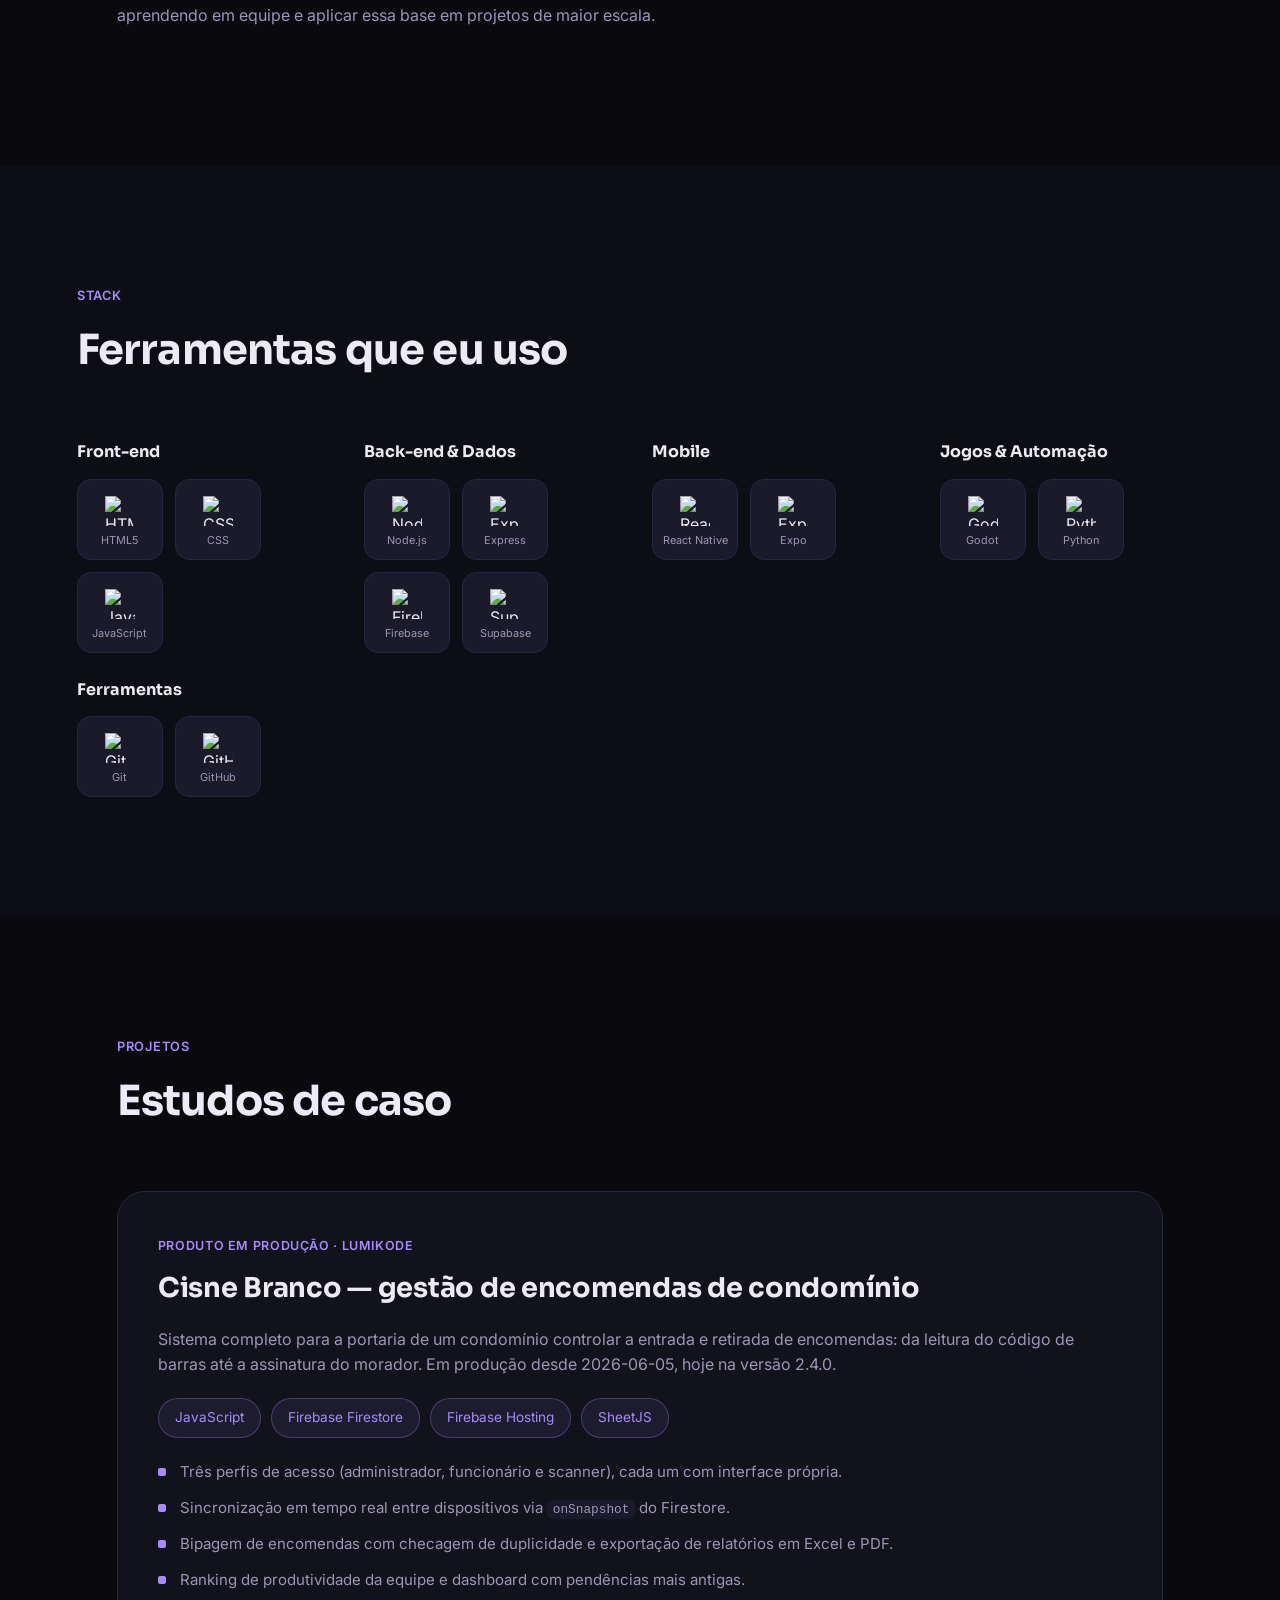
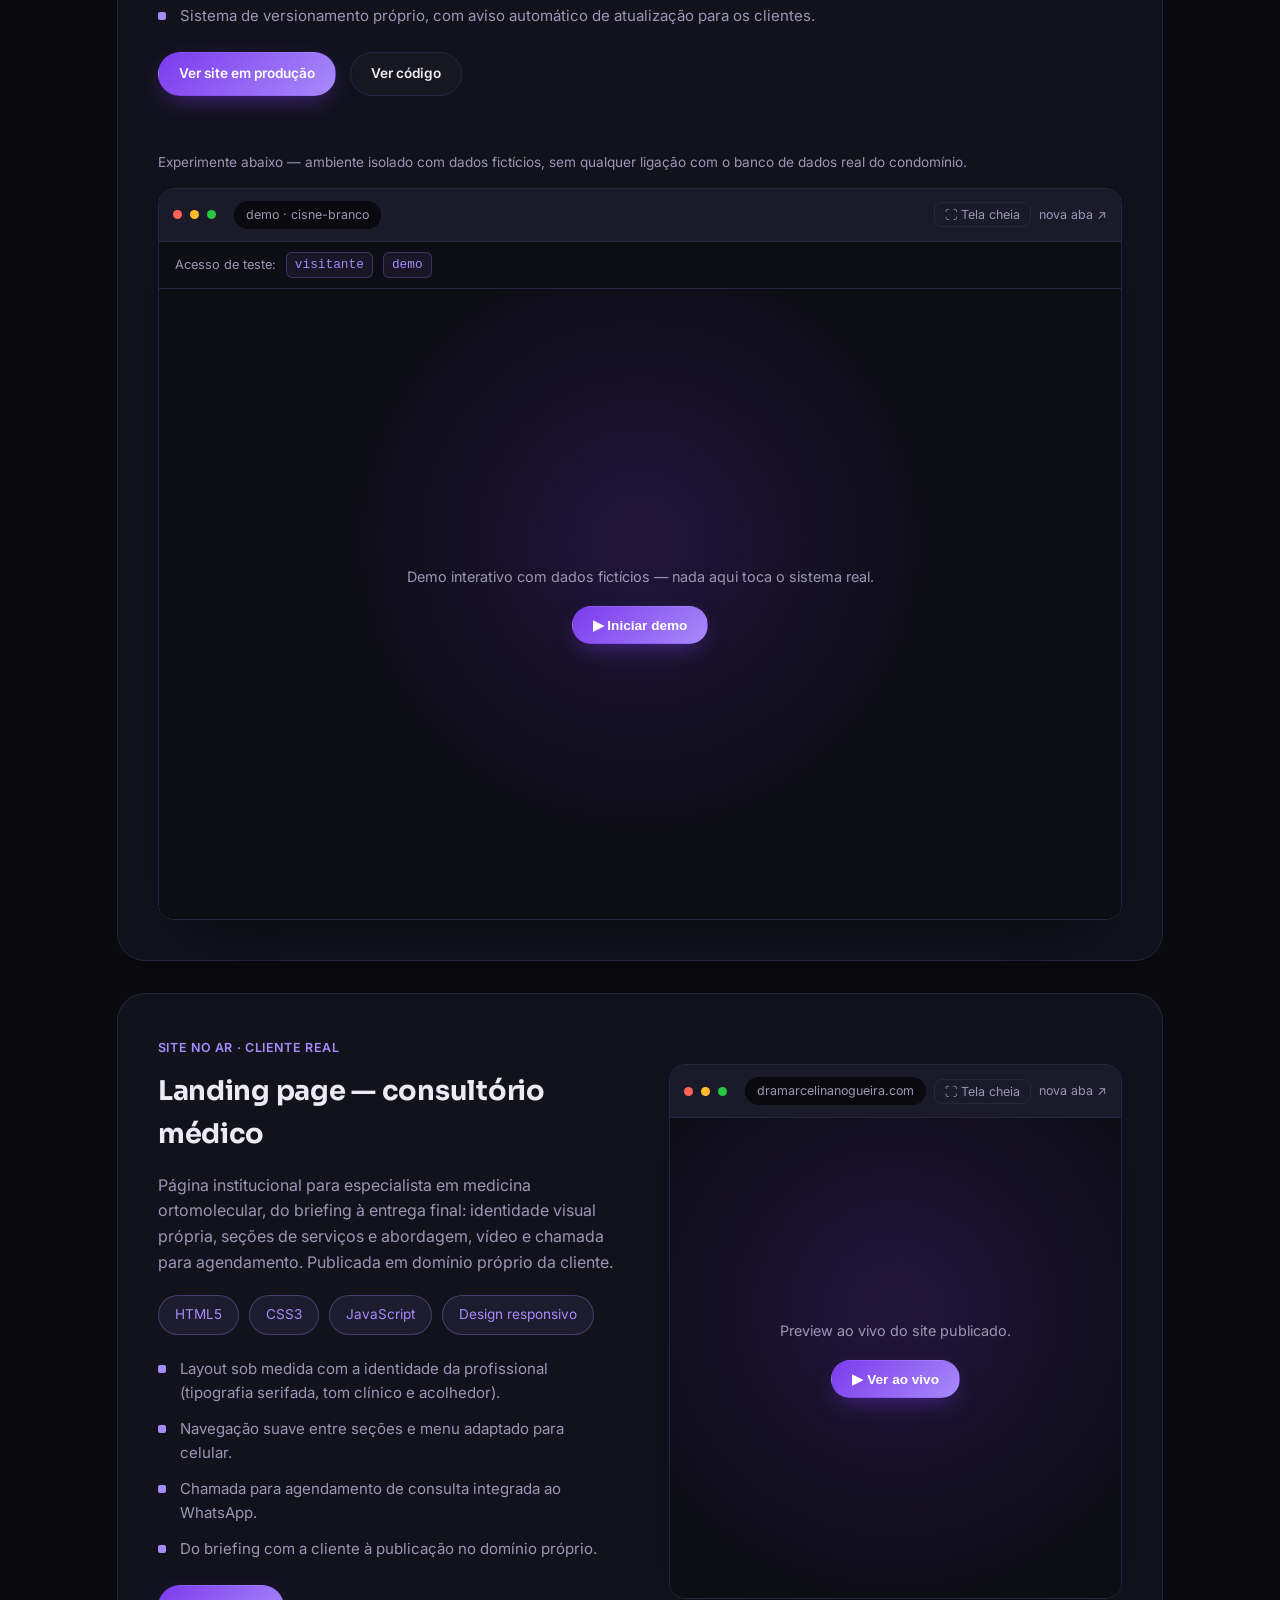
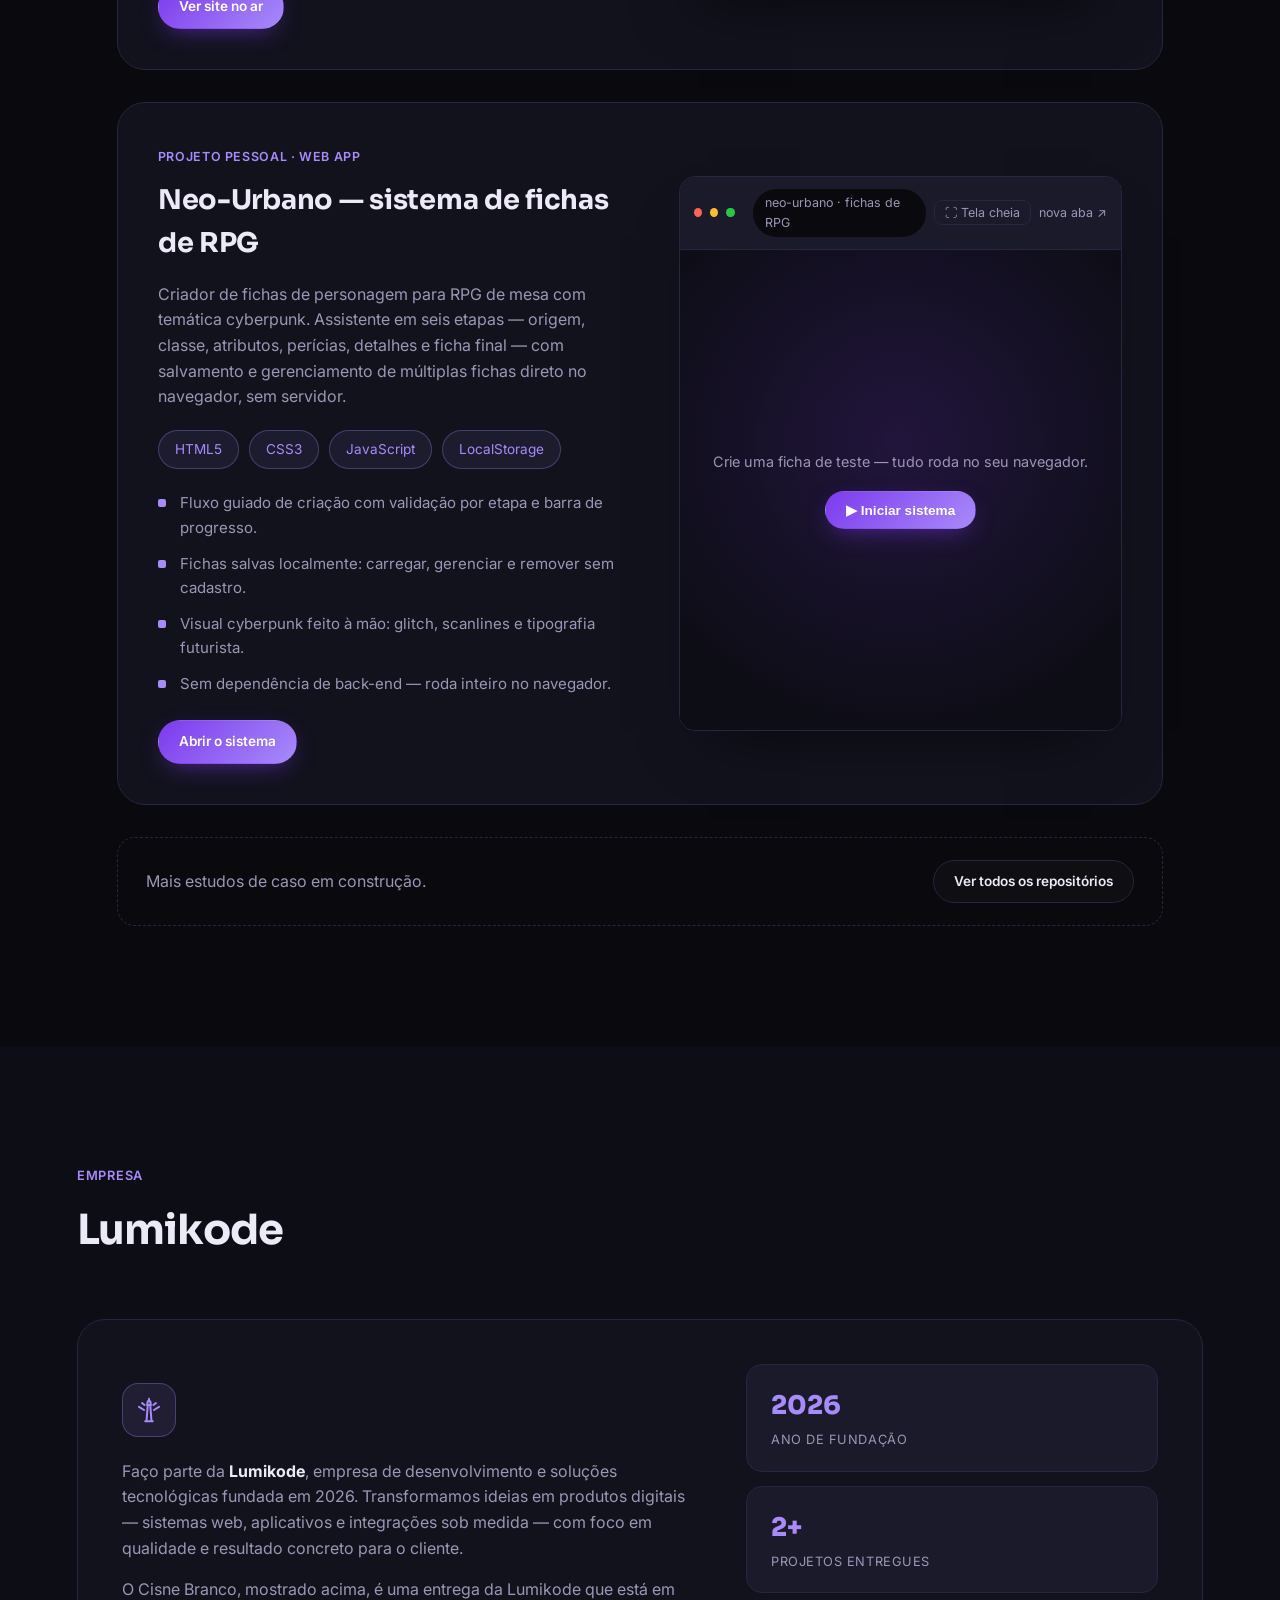
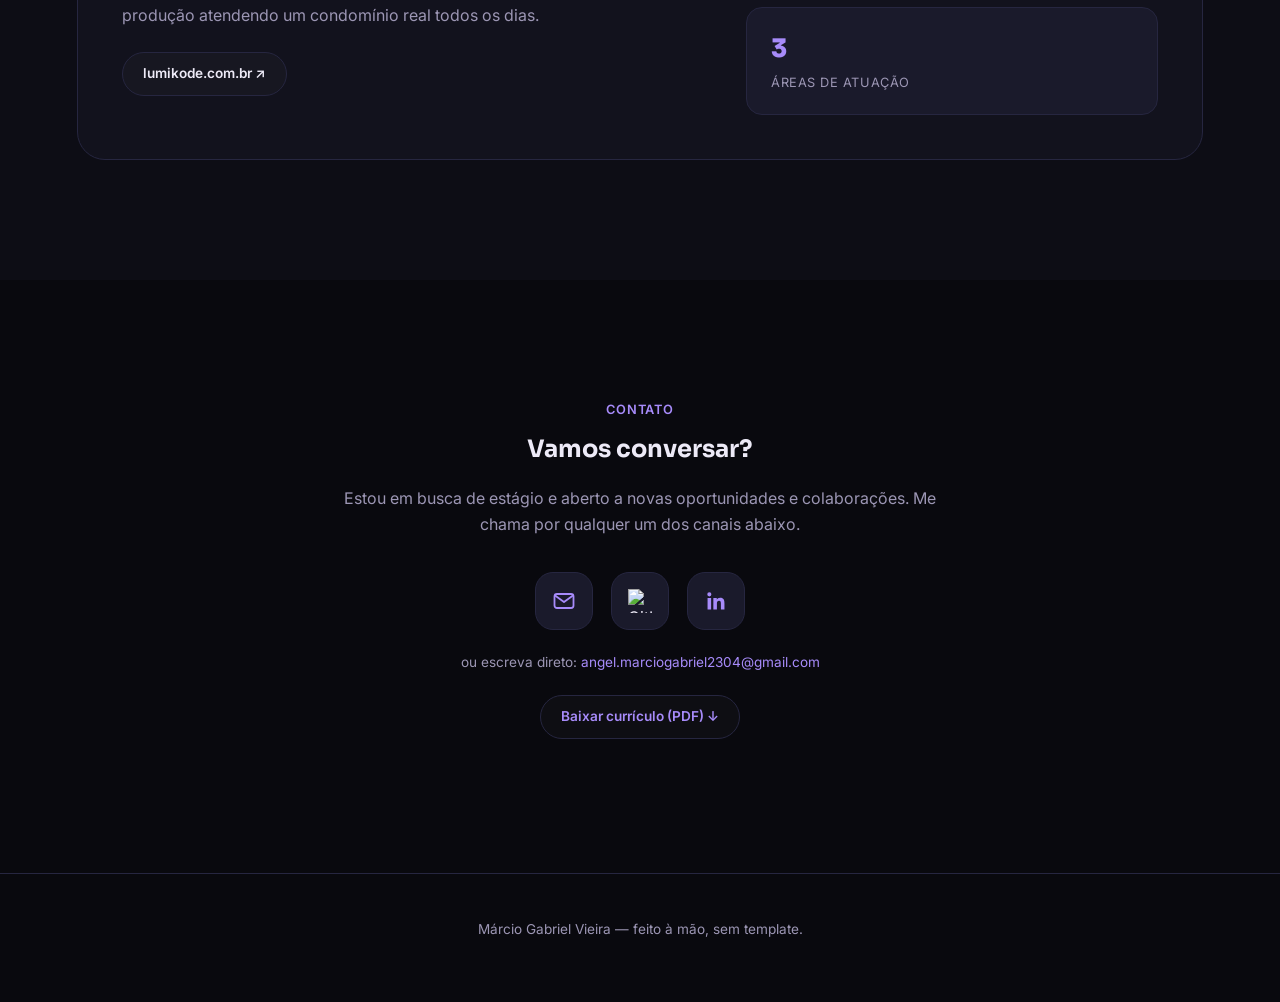
==== commit e6d5ffeb: "Adiciona case do Neo-Urbano (sistema de fichas de RPG) com demo ao vivo" ====
--- a/index.html
+++ b/index.html
@@ -285,6 +285,63 @@
               title="Site Dra. Marcelina Nogueira"
               data-src="https://dramarcelinanogueira.com"
               sandbox="allow-scripts allow-same-origin allow-popups"
+              referrerpolicy="no-referrer"
+            ></iframe>
+          </div>
+        </div>
+      </div>
+    </article>
+
+    <article class="case-study reveal glow">
+      <div class="case-content">
+        <span class="case-tag">Projeto pessoal · Web app</span>
+        <h3>Neo-Urbano — sistema de fichas de RPG</h3>
+        <p class="case-summary">
+          Criador de fichas de personagem para RPG de mesa com temática cyberpunk.
+          Assistente em seis etapas — origem, classe, atributos, perícias, detalhes e
+          ficha final — com salvamento e gerenciamento de múltiplas fichas direto no
+          navegador, sem servidor.
+        </p>
+
+        <div class="chip-row">
+          <span class="chip chip-alt">HTML5</span>
+          <span class="chip chip-alt">CSS3</span>
+          <span class="chip chip-alt">JavaScript</span>
+          <span class="chip chip-alt">LocalStorage</span>
+        </div>
+
+        <ul class="case-features">
+          <li>Fluxo guiado de criação com validação por etapa e barra de progresso.</li>
+          <li>Fichas salvas localmente: carregar, gerenciar e remover sem cadastro.</li>
+          <li>Visual cyberpunk feito à mão: glitch, scanlines e tipografia futurista.</li>
+          <li>Sem dependência de back-end — roda inteiro no navegador.</li>
+        </ul>
+
+        <div class="case-actions">
+          <a href="neo-urbano/index.html" target="_blank" rel="noopener" class="btn btn-primary btn-small">Abrir o sistema</a>
+        </div>
+      </div>
+
+      <div class="case-visual">
+        <div class="browser-mock">
+          <div class="browser-bar">
+            <span class="browser-dot"></span>
+            <span class="browser-dot"></span>
+            <span class="browser-dot"></span>
+            <span class="browser-url">neo-urbano · fichas de RPG</span>
+            <button type="button" class="browser-fullscreen" title="Expandir para tela cheia">⛶ Tela cheia</button>
+            <a href="neo-urbano/index.html" target="_blank" rel="noopener" class="browser-newtab">nova aba ↗</a>
+          </div>
+          <div class="demo-stage">
+            <div class="demo-start">
+              <p>Crie uma ficha de teste — tudo roda no seu navegador.</p>
+              <button type="button" class="btn btn-primary btn-small demo-load-btn">▶ Iniciar sistema</button>
+            </div>
+            <iframe
+              class="demo-frame demo-frame--sm"
+              title="Neo-Urbano — Sistema de Fichas"
+              data-src="neo-urbano/index.html"
+              sandbox="allow-scripts allow-same-origin allow-forms allow-popups allow-modals"
               referrerpolicy="no-referrer"
             ></iframe>
           </div>
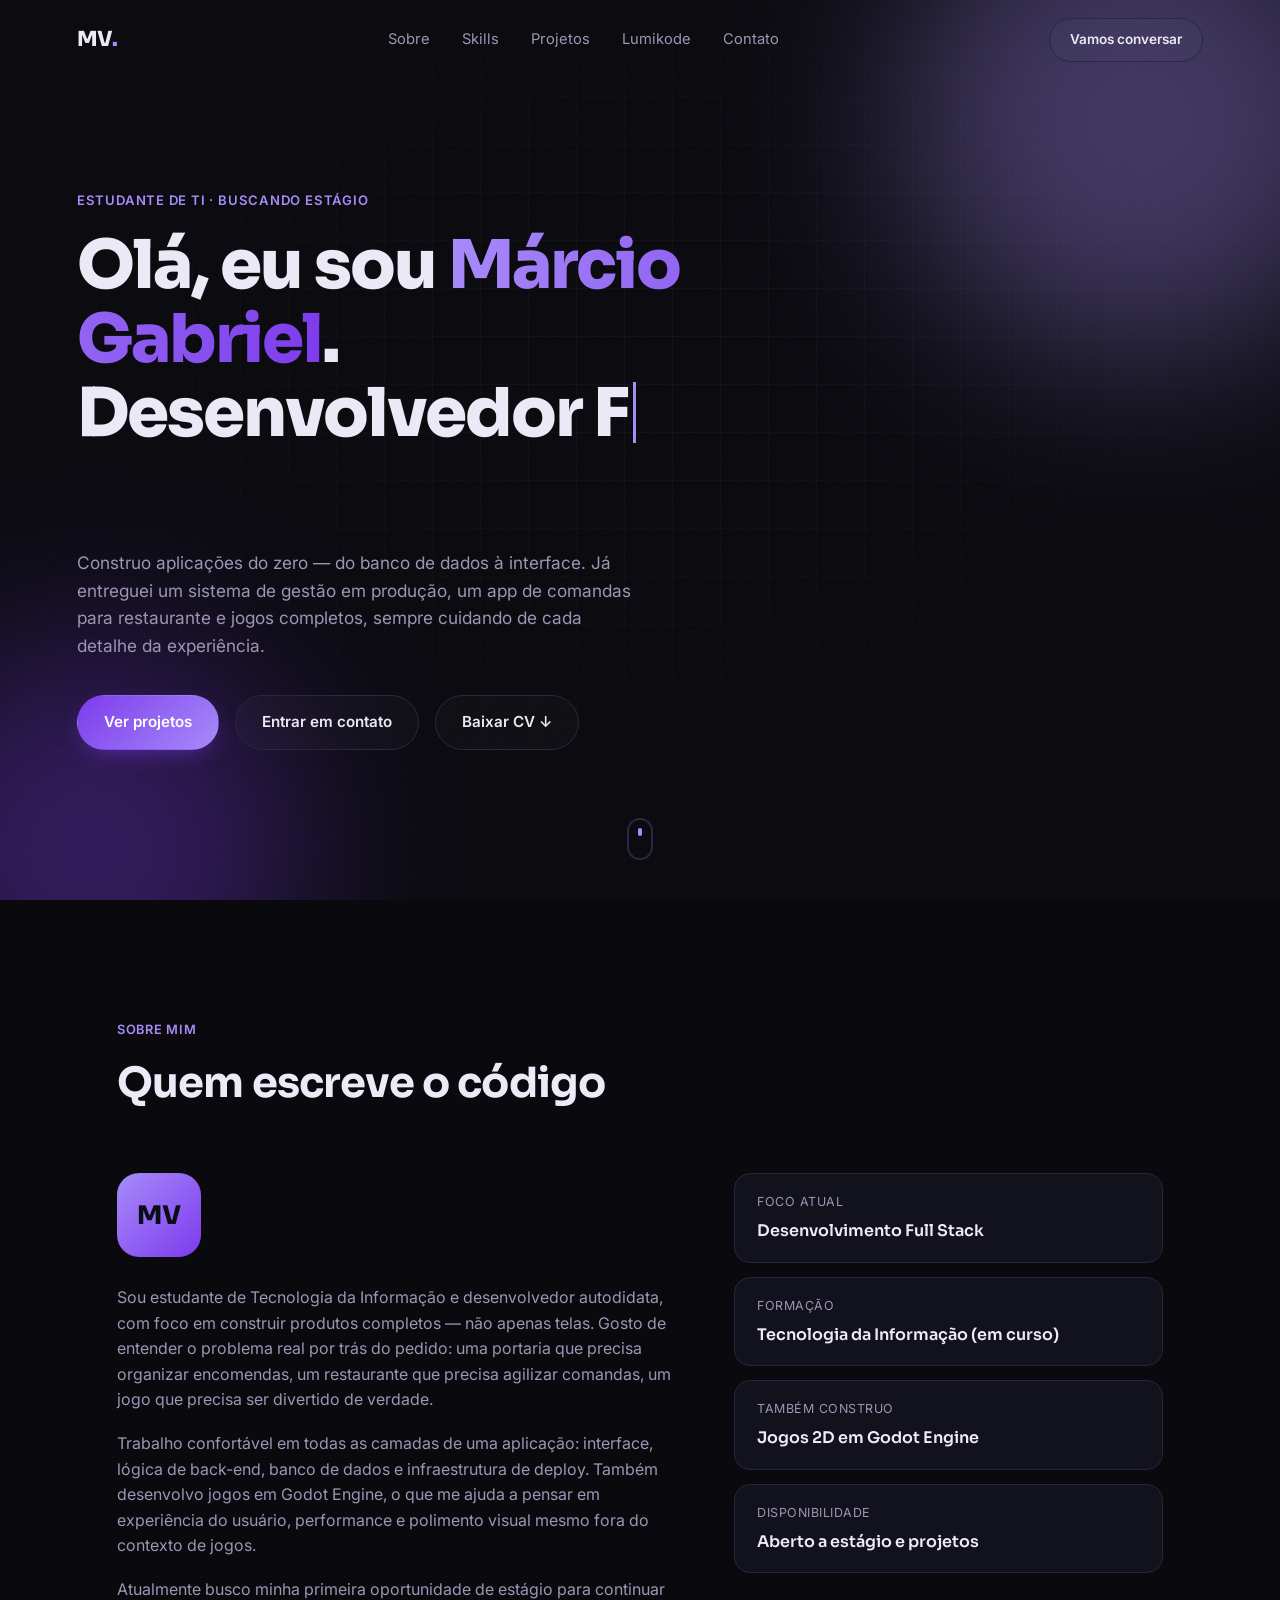
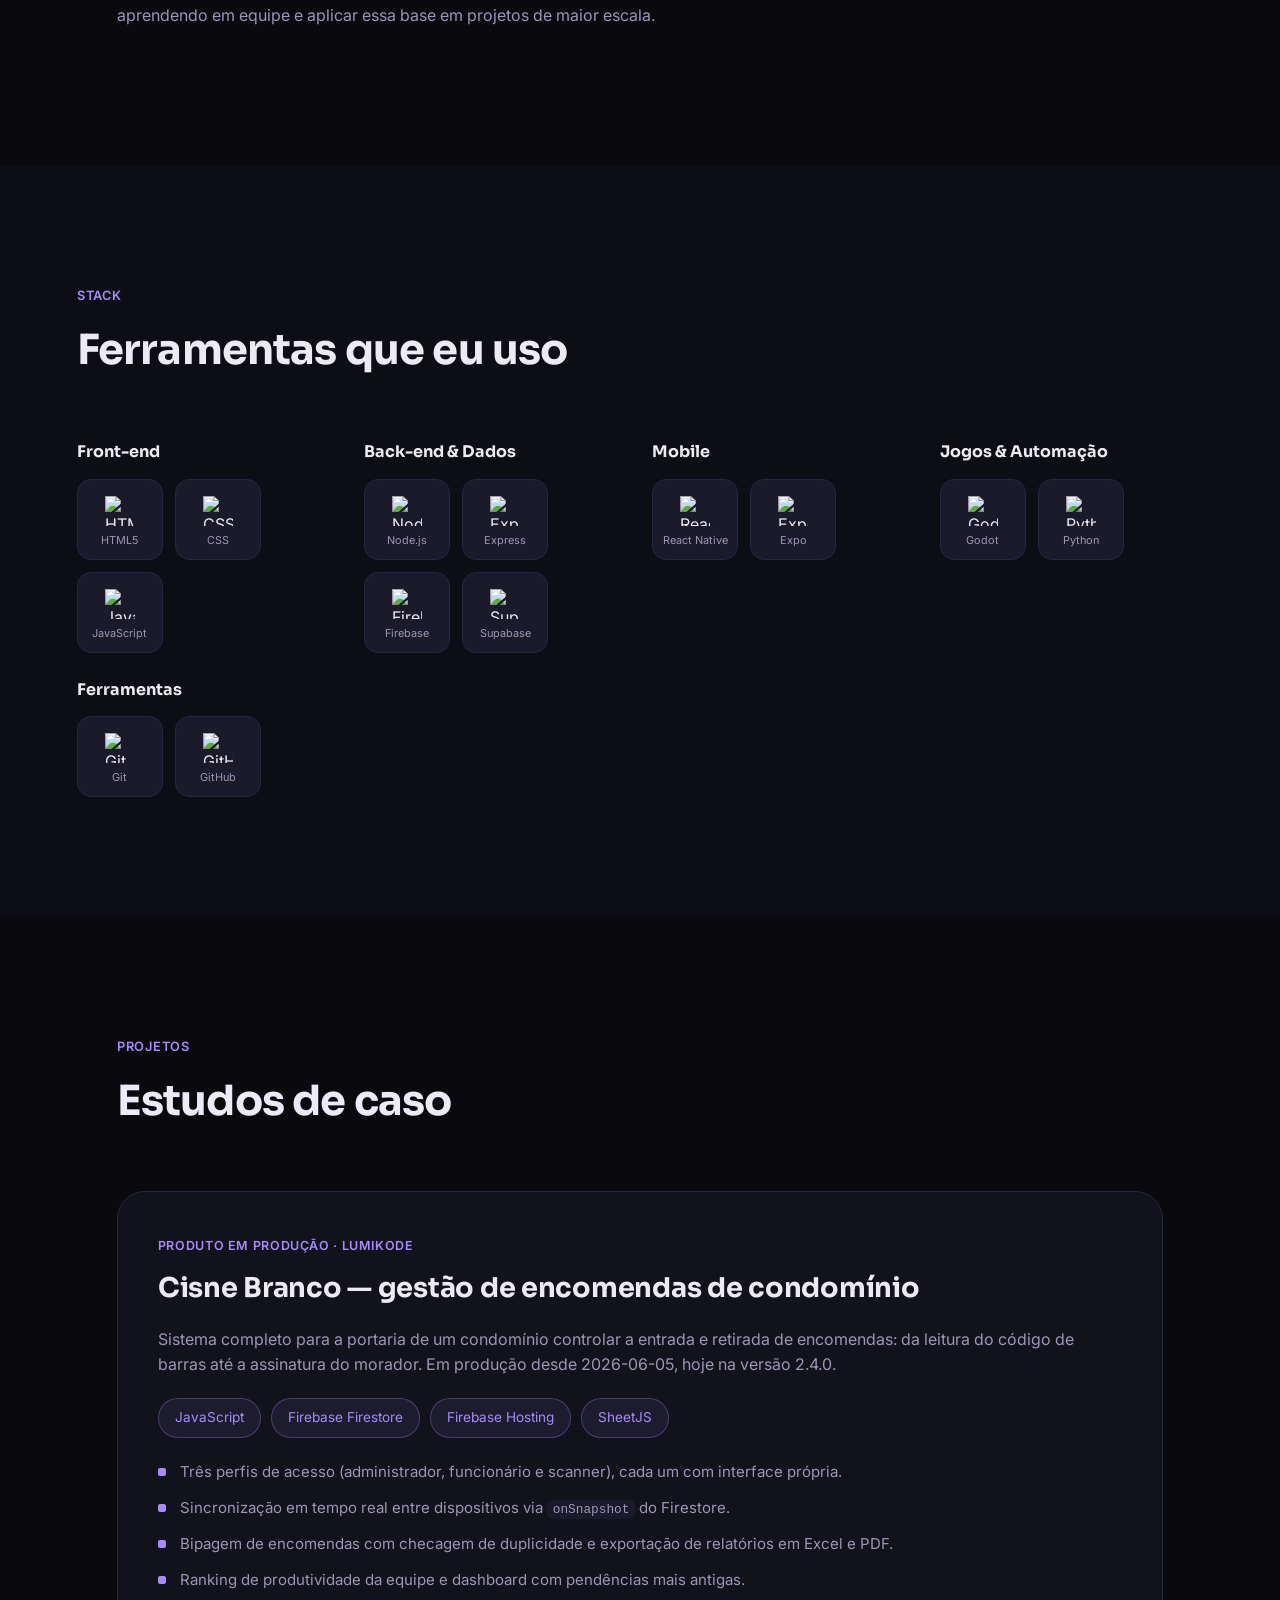
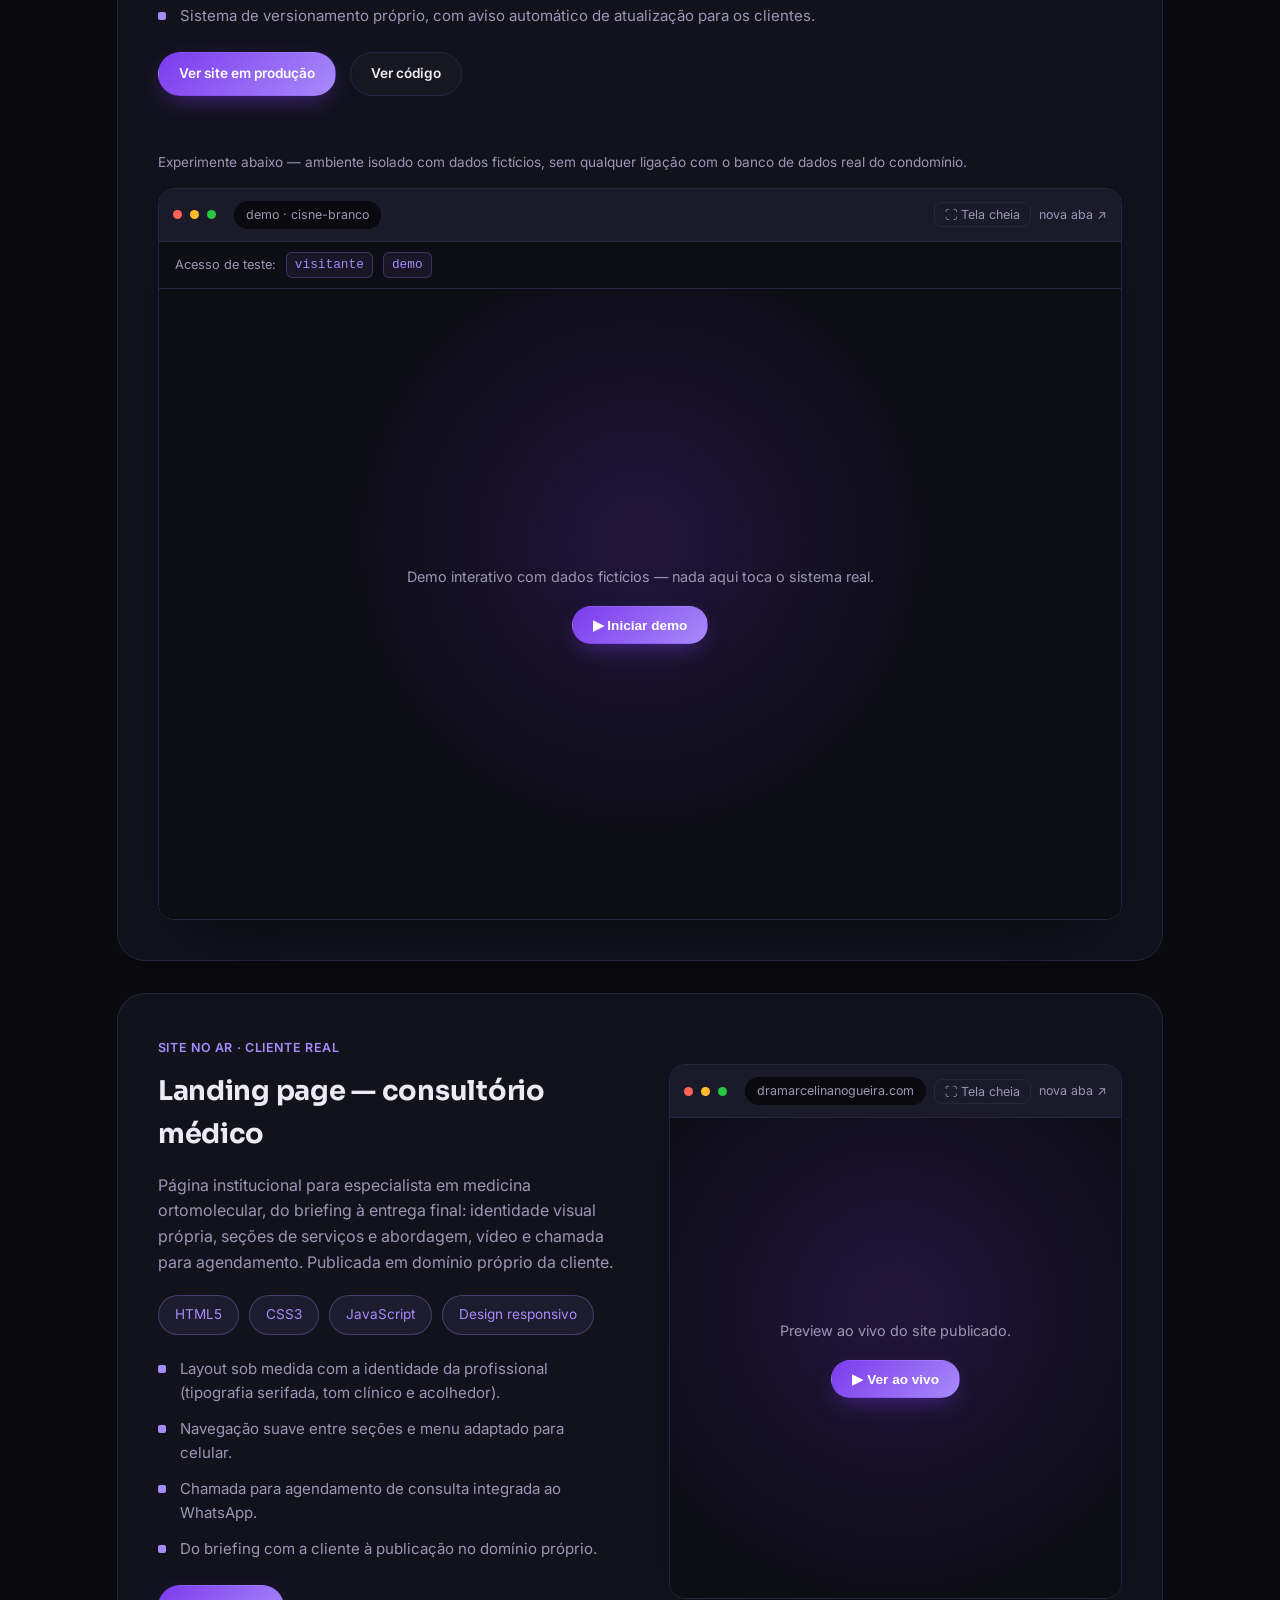
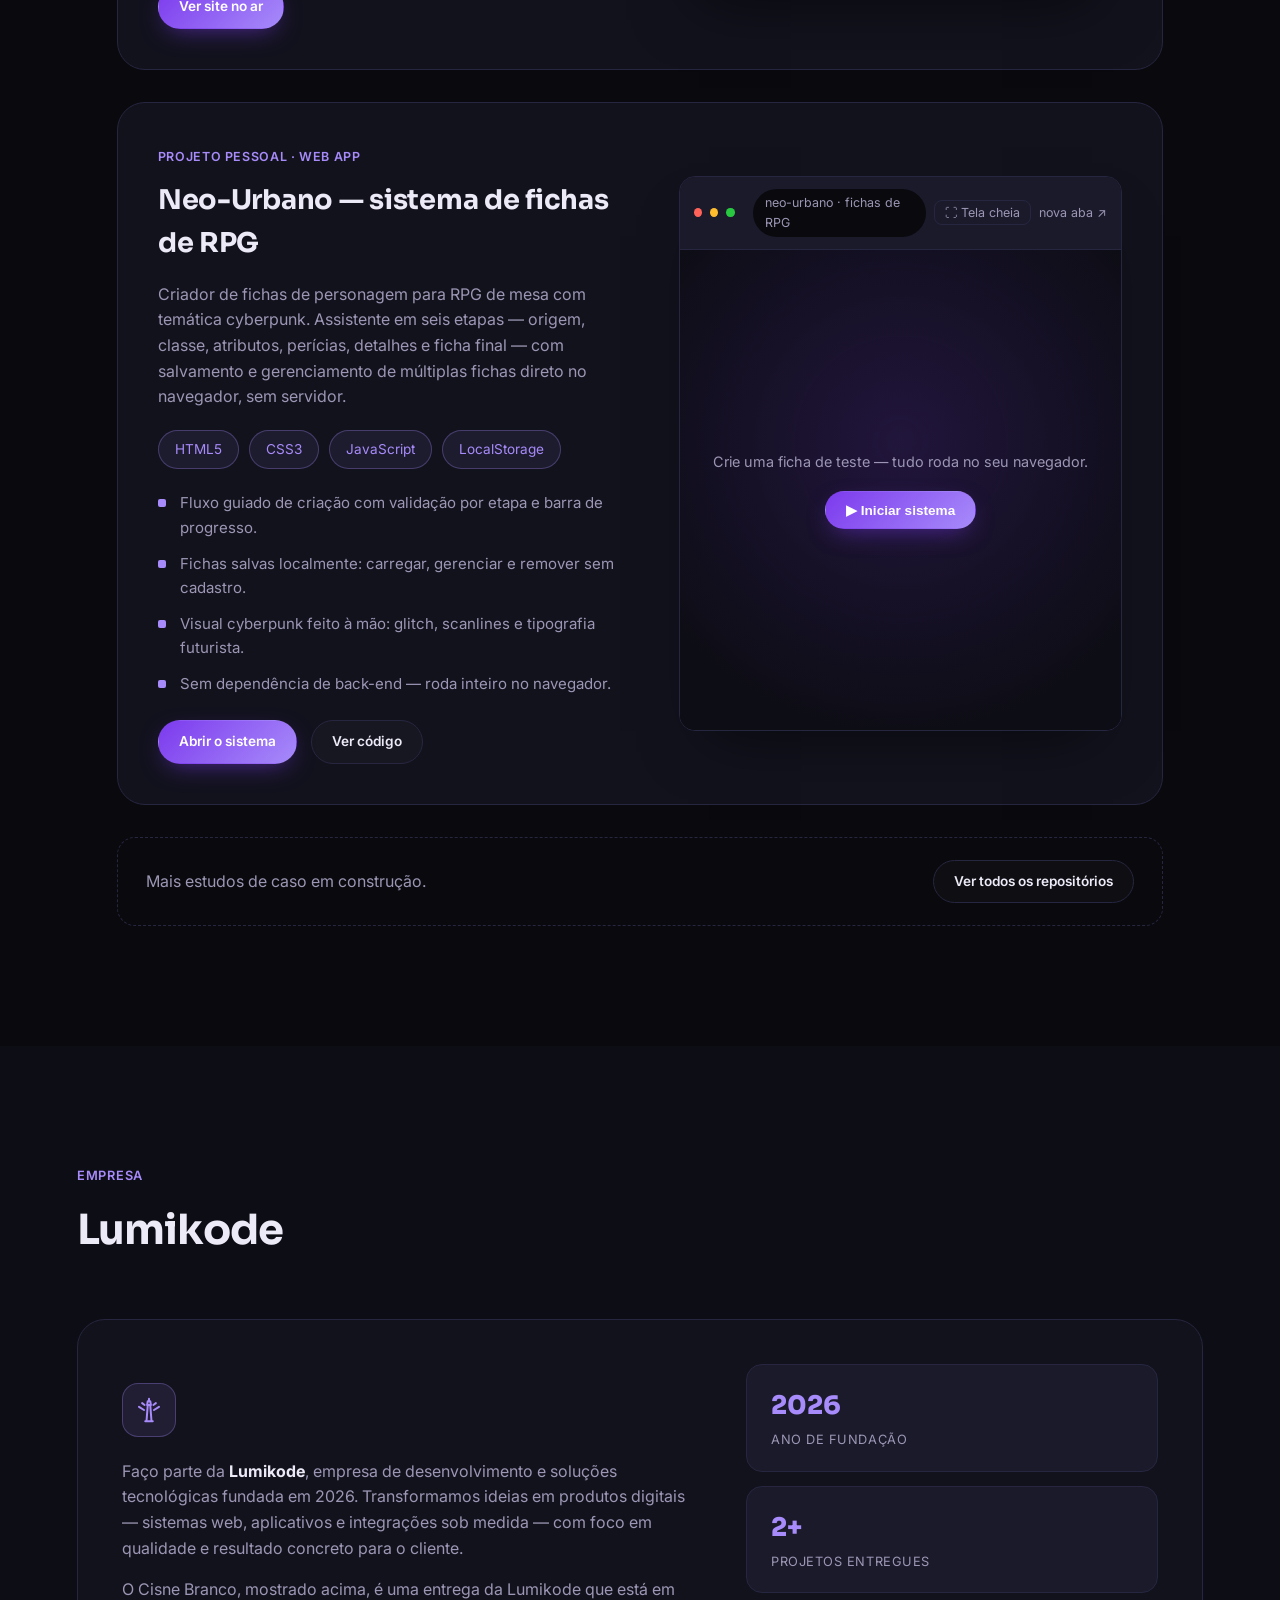
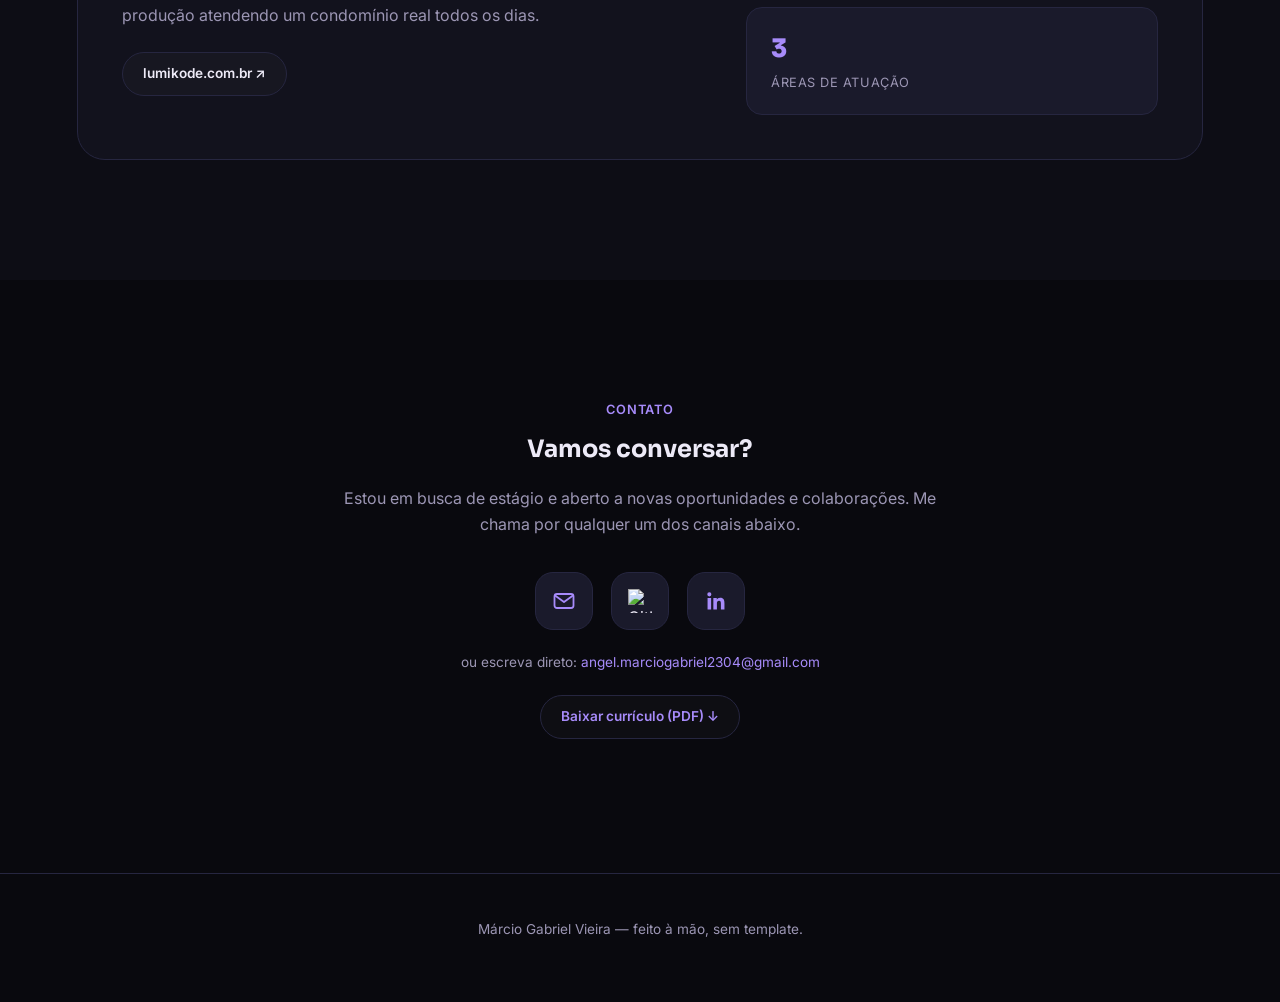
==== commit d2e88321: "Adiciona link do repositório no case Neo-Urbano" ====
--- a/index.html
+++ b/index.html
@@ -319,6 +319,7 @@
 
         <div class="case-actions">
           <a href="neo-urbano/index.html" target="_blank" rel="noopener" class="btn btn-primary btn-small">Abrir o sistema</a>
+          <a href="https://github.com/Kadilaque/neo-urbano" target="_blank" rel="noopener" class="btn btn-outline btn-small">Ver código</a>
         </div>
       </div>
 
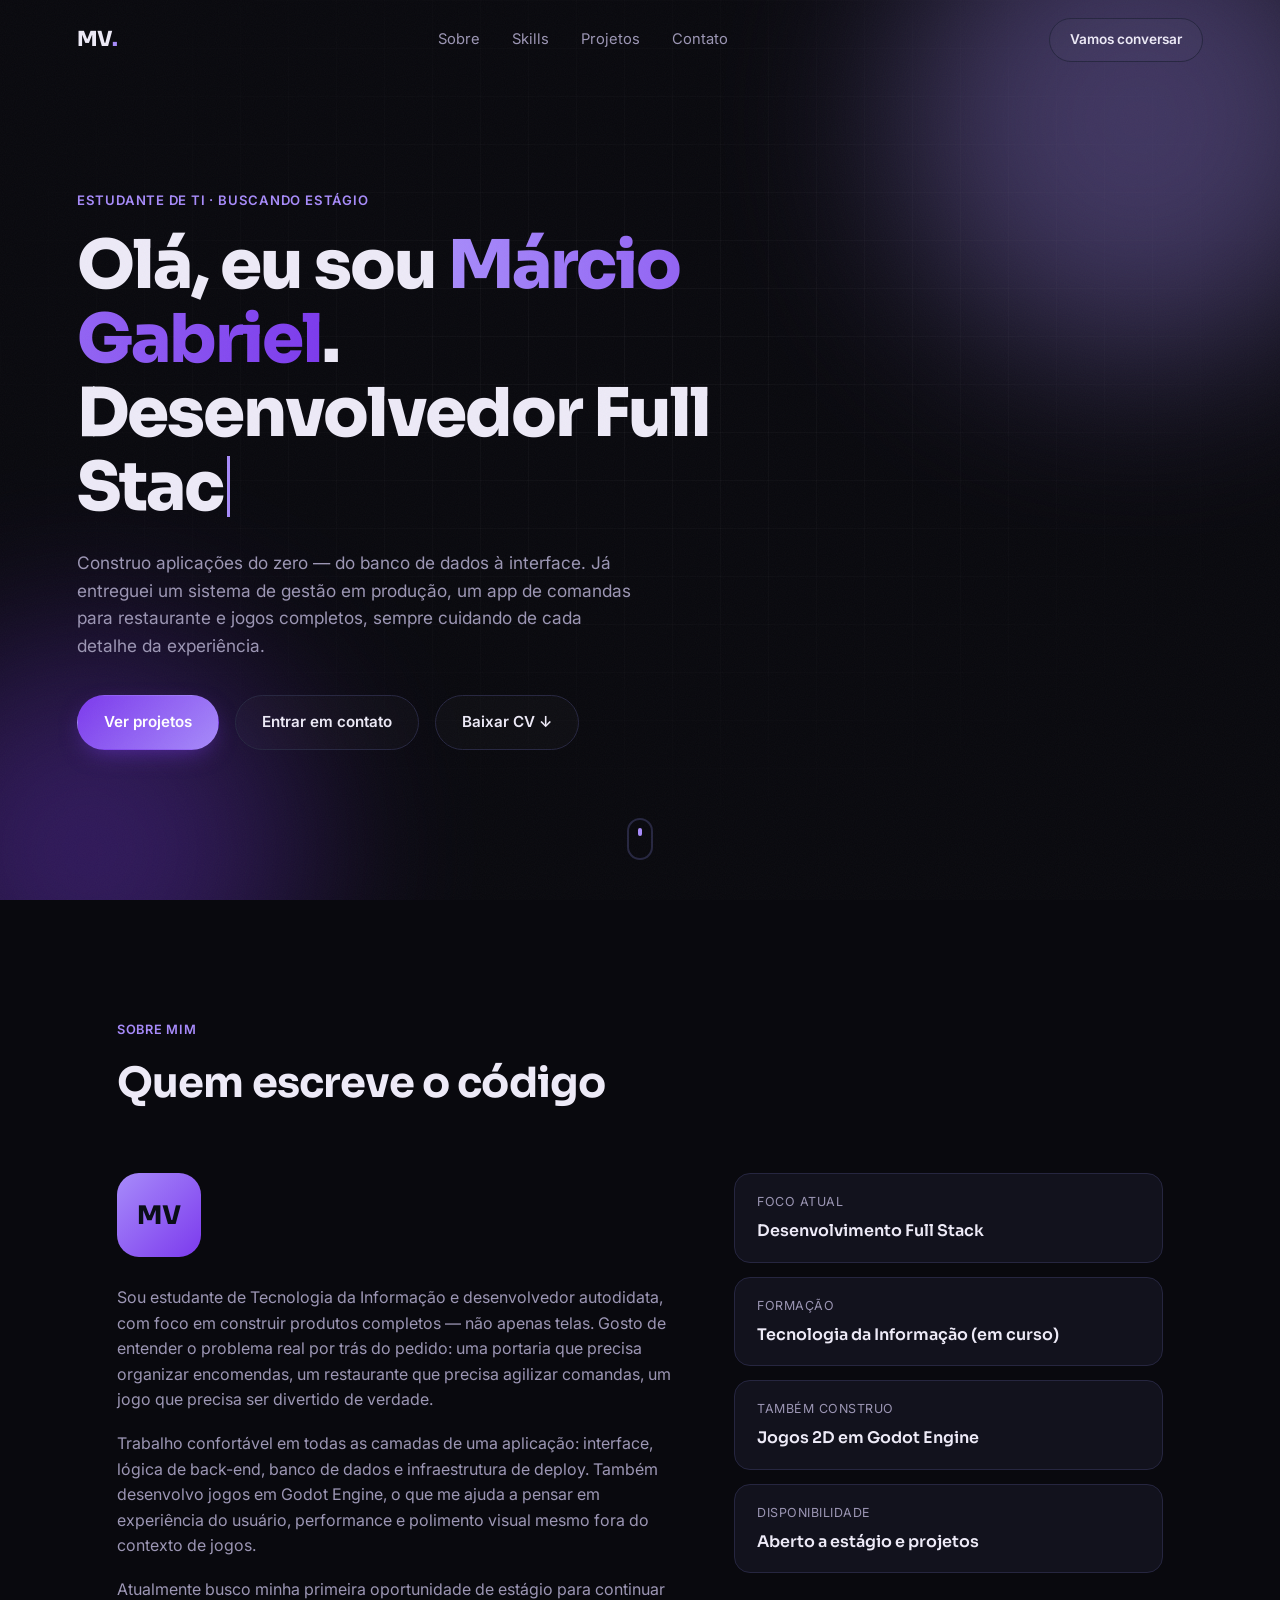
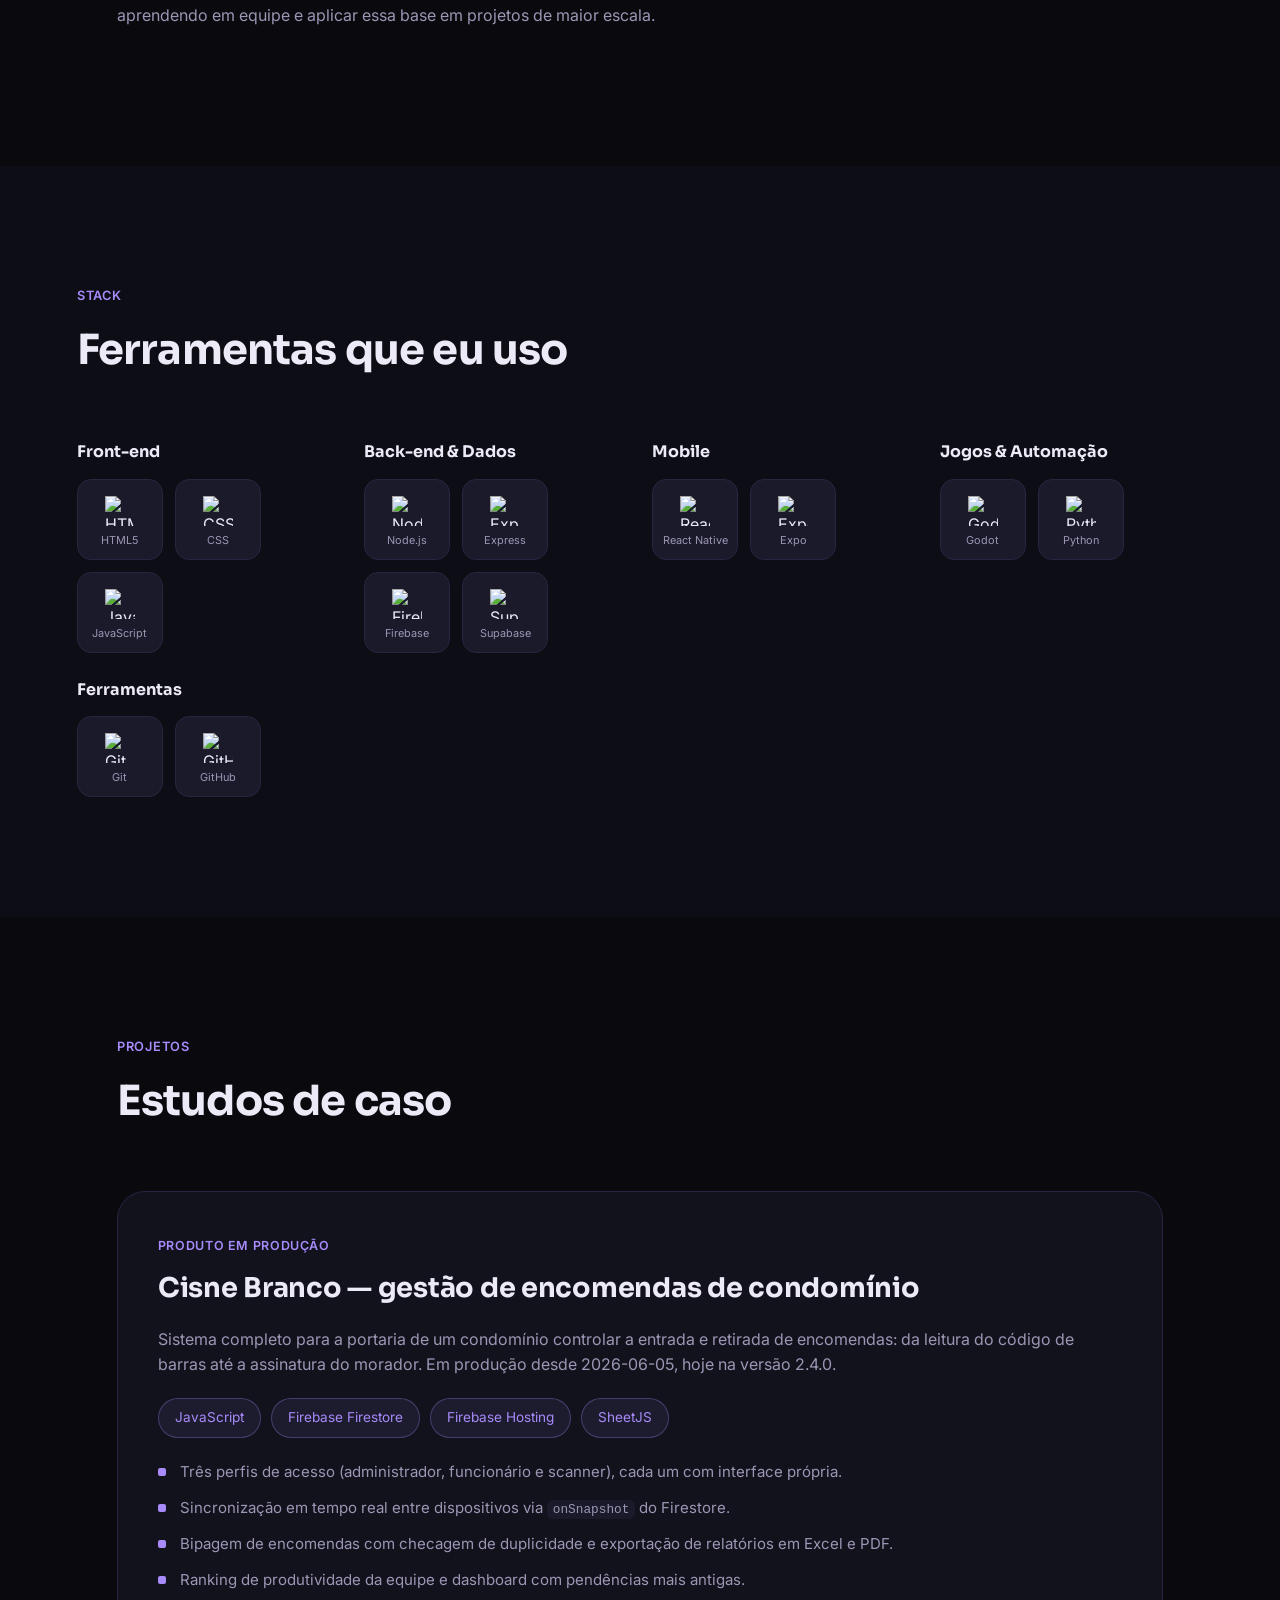
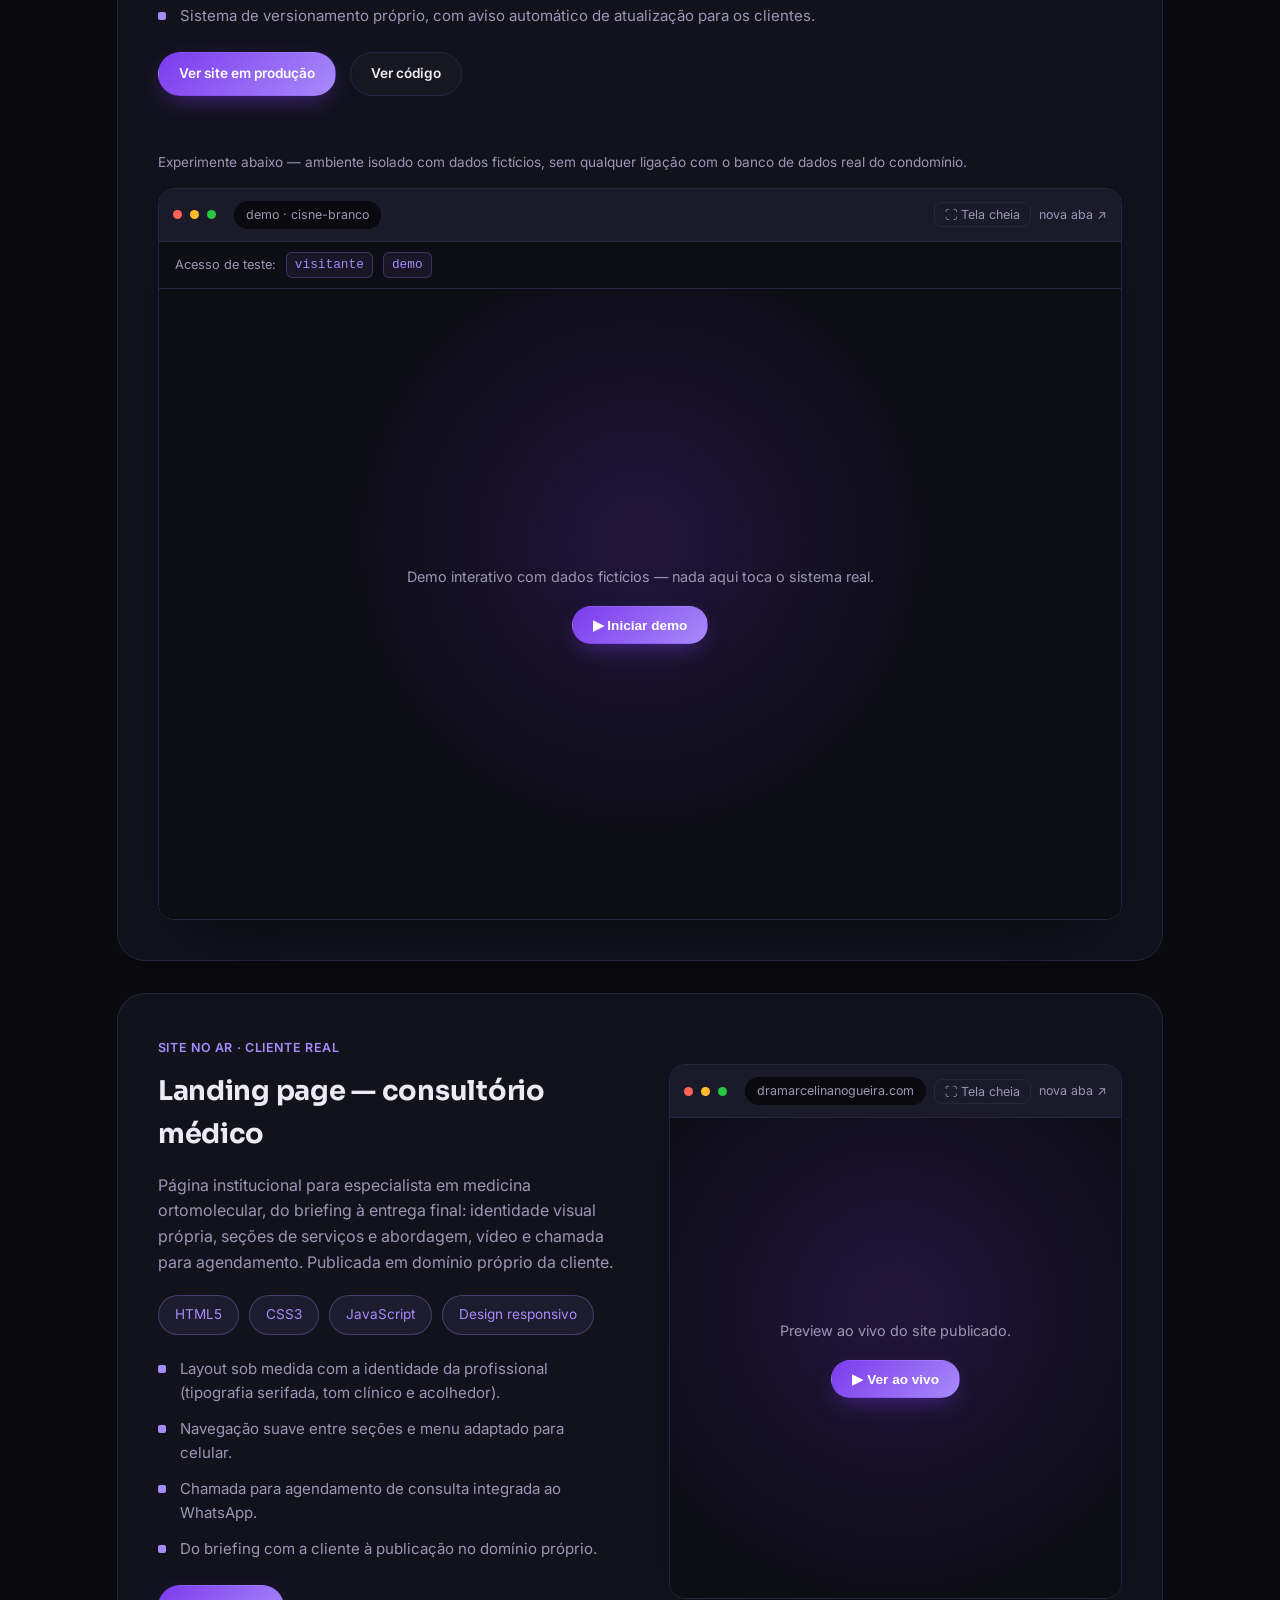
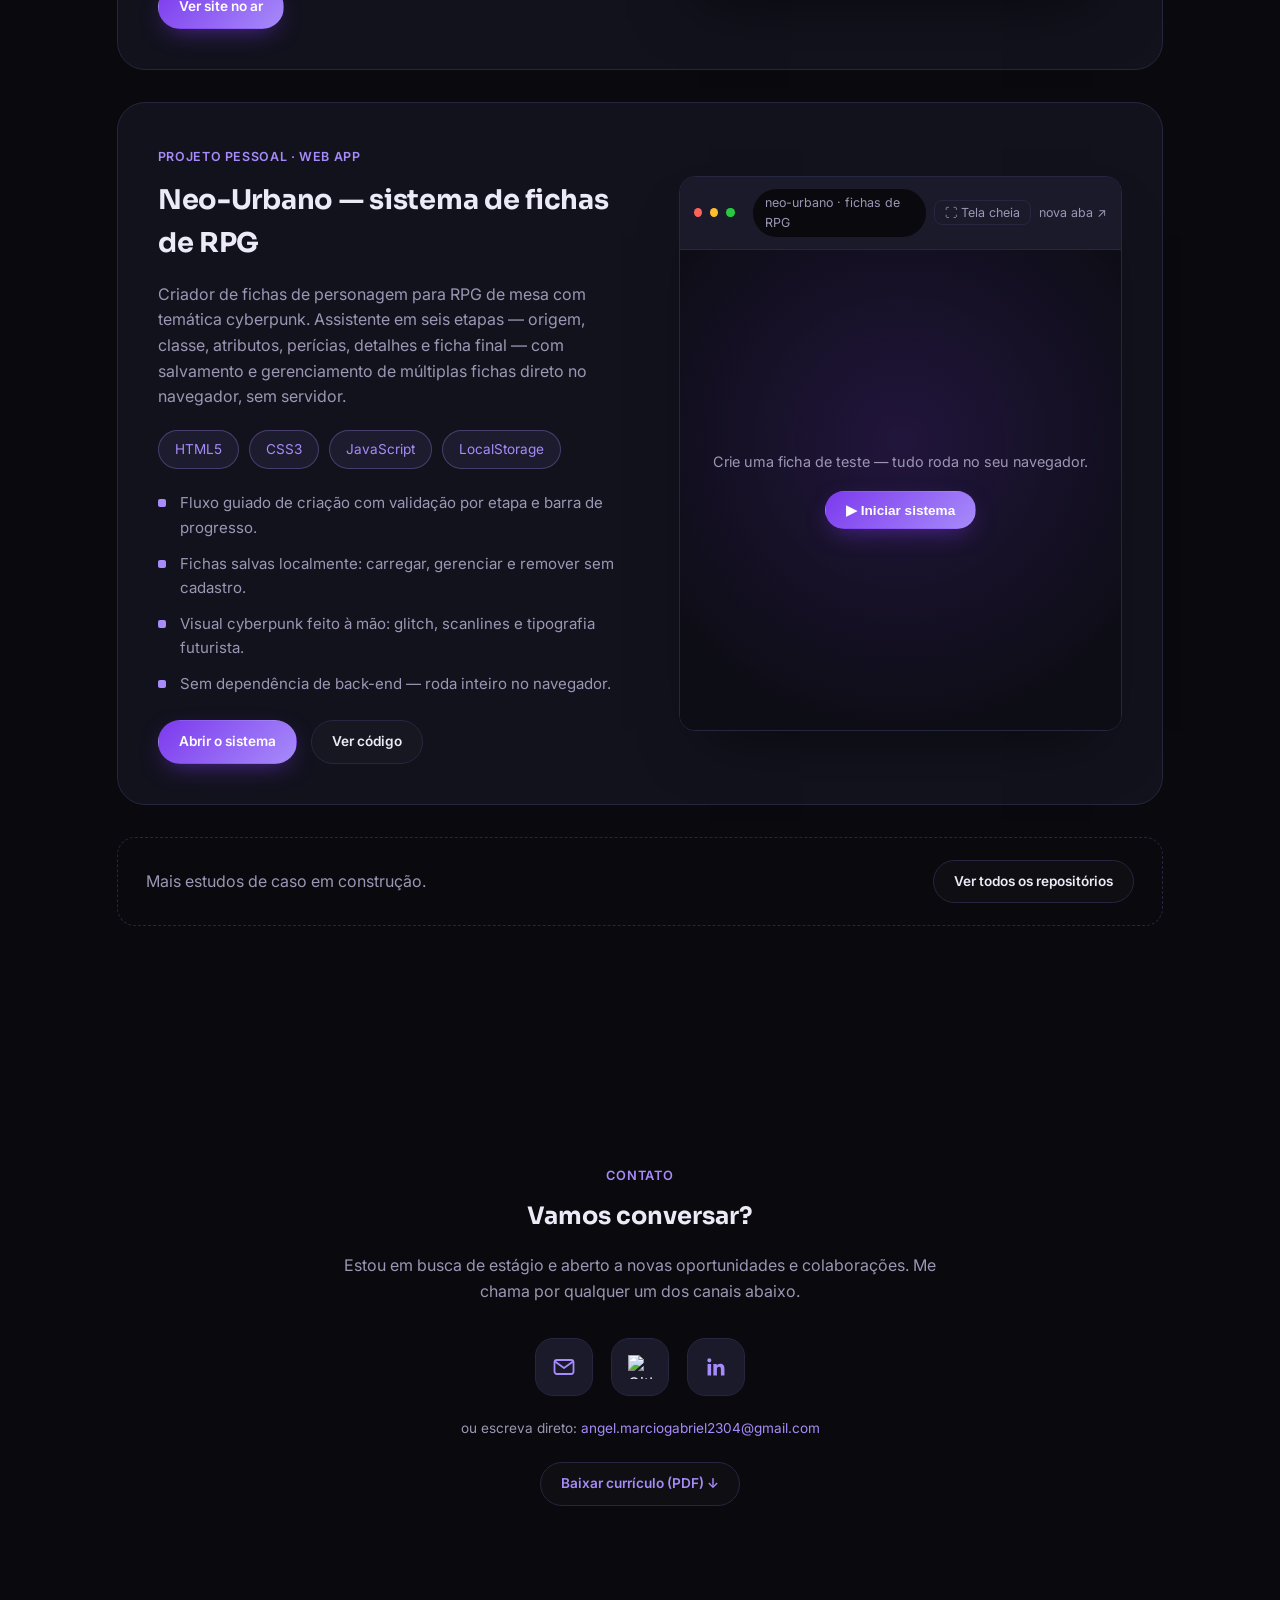
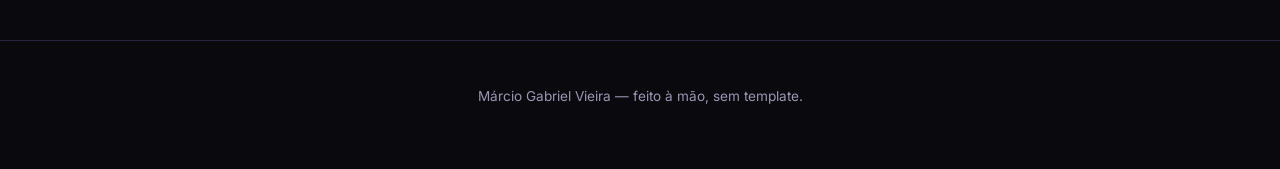
==== commit 98736c66: "Remove seção e menções à Lumikode" ====
--- a/index.html
+++ b/index.html
@@ -17,7 +17,7 @@
 <link rel="preconnect" href="https://fonts.googleapis.com">
 <link rel="preconnect" href="https://fonts.gstatic.com" crossorigin>
 <link href="https://fonts.googleapis.com/css2?family=Sora:wght@400;600;700;800&family=Inter:wght@400;500;600&display=swap" rel="stylesheet">
-<link rel="stylesheet" href="css/style.css?v=2">
+<link rel="stylesheet" href="css/style.css?v=3">
 </head>
 <body>
 
@@ -29,7 +29,6 @@
     <a href="#sobre">Sobre</a>
     <a href="#skills">Skills</a>
     <a href="#projetos">Projetos</a>
-    <a href="#lumikode">Lumikode</a>
     <a href="#contato">Contato</a>
   </nav>
   <a href="#contato" class="btn btn-small btn-outline nav-cta">Vamos conversar</a>
@@ -173,7 +172,7 @@
 
     <article class="case-study case-study--stacked reveal glow">
       <div class="case-content">
-        <span class="case-tag">Produto em produção · Lumikode</span>
+        <span class="case-tag">Produto em produção</span>
         <h3>Cisne Branco — gestão de encomendas de condomínio</h3>
         <p class="case-summary">
           Sistema completo para a portaria de um condomínio controlar a entrada e
@@ -353,52 +352,6 @@
     <div class="more-projects reveal">
       <p>Mais estudos de caso em construção.</p>
       <a href="https://github.com/Kadilaque" target="_blank" rel="noopener" class="btn btn-outline btn-small">Ver todos os repositórios</a>
-    </div>
-  </section>
-
-  <section class="section section-alt" id="lumikode">
-    <div class="section-head reveal">
-      <p class="section-kicker">Empresa</p>
-      <h2>Lumikode</h2>
-    </div>
-
-    <div class="lumi-card reveal glow">
-      <div class="lumi-text">
-        <div class="lumi-mark" aria-hidden="true">
-          <svg viewBox="0 0 24 24" fill="none" stroke="currentColor" stroke-width="1.6" stroke-linecap="round" stroke-linejoin="round">
-            <path d="M9 21h6M10 21l1-13h2l1 13"/>
-            <path d="M10.5 8h3l-.5-3h-2z"/>
-            <path d="M12 3v2"/>
-            <path d="m6.5 6.5 2 1.5M17.5 6.5l-2 1.5"/>
-            <path d="M4 9.5 8 12M20 9.5 16 12"/>
-          </svg>
-        </div>
-        <p>
-          Faço parte da <strong>Lumikode</strong>, empresa de desenvolvimento e soluções
-          tecnológicas fundada em 2026. Transformamos ideias em produtos digitais —
-          sistemas web, aplicativos e integrações sob medida — com foco em qualidade
-          e resultado concreto para o cliente.
-        </p>
-        <p>
-          O Cisne Branco, mostrado acima, é uma entrega da Lumikode que está em
-          produção atendendo um condomínio real todos os dias.
-        </p>
-        <a href="https://lumikode.com.br" target="_blank" rel="noopener" class="btn btn-outline btn-small">lumikode.com.br ↗</a>
-      </div>
-      <div class="lumi-stats">
-        <div class="lumi-stat">
-          <span class="lumi-stat-num">2026</span>
-          <span class="lumi-stat-label">Ano de fundação</span>
-        </div>
-        <div class="lumi-stat">
-          <span class="lumi-stat-num">2+</span>
-          <span class="lumi-stat-label">Projetos entregues</span>
-        </div>
-        <div class="lumi-stat">
-          <span class="lumi-stat-num">3</span>
-          <span class="lumi-stat-label">Áreas de atuação</span>
-        </div>
-      </div>
     </div>
   </section>
 
--- a/css/style.css
+++ b/css/style.css
@@ -632,71 +632,6 @@
 }
 
 .more-projects p { margin: 0; }
-
-/* ---------- Lumikode ---------- */
-
-.lumi-card {
-  display: grid;
-  grid-template-columns: 1.4fr 1fr;
-  gap: 48px;
-  align-items: center;
-  background: var(--surface);
-  border: 1px solid var(--border);
-  border-radius: 28px;
-  padding: 44px;
-}
-
-.lumi-mark {
-  width: 54px;
-  height: 54px;
-  border-radius: 16px;
-  display: flex;
-  align-items: center;
-  justify-content: center;
-  background: rgba(167, 139, 250, 0.1);
-  border: 1px solid rgba(167, 139, 250, 0.3);
-  color: var(--accent);
-  margin-bottom: 22px;
-}
-
-.lumi-mark svg { width: 30px; height: 30px; }
-
-.lumi-text p { color: var(--text-dim); margin: 0 0 16px; }
-.lumi-text strong { color: var(--text); }
-.lumi-text .btn { margin-top: 8px; }
-
-.lumi-stats {
-  display: grid;
-  gap: 14px;
-}
-
-.lumi-stat {
-  background: var(--surface-2);
-  border: 1px solid var(--border);
-  border-radius: 16px;
-  padding: 20px 24px;
-  display: flex;
-  flex-direction: column;
-  gap: 4px;
-}
-
-.lumi-stat-num {
-  font-family: var(--font-head);
-  font-weight: 800;
-  font-size: 1.6rem;
-  color: var(--accent);
-}
-
-.lumi-stat-label {
-  font-size: 0.8rem;
-  color: var(--text-dim);
-  text-transform: uppercase;
-  letter-spacing: 0.04em;
-}
-
-@media (max-width: 860px) {
-  .lumi-card { grid-template-columns: 1fr; padding: 28px; }
-}
 
 /* ---------- Contact ---------- */
 
